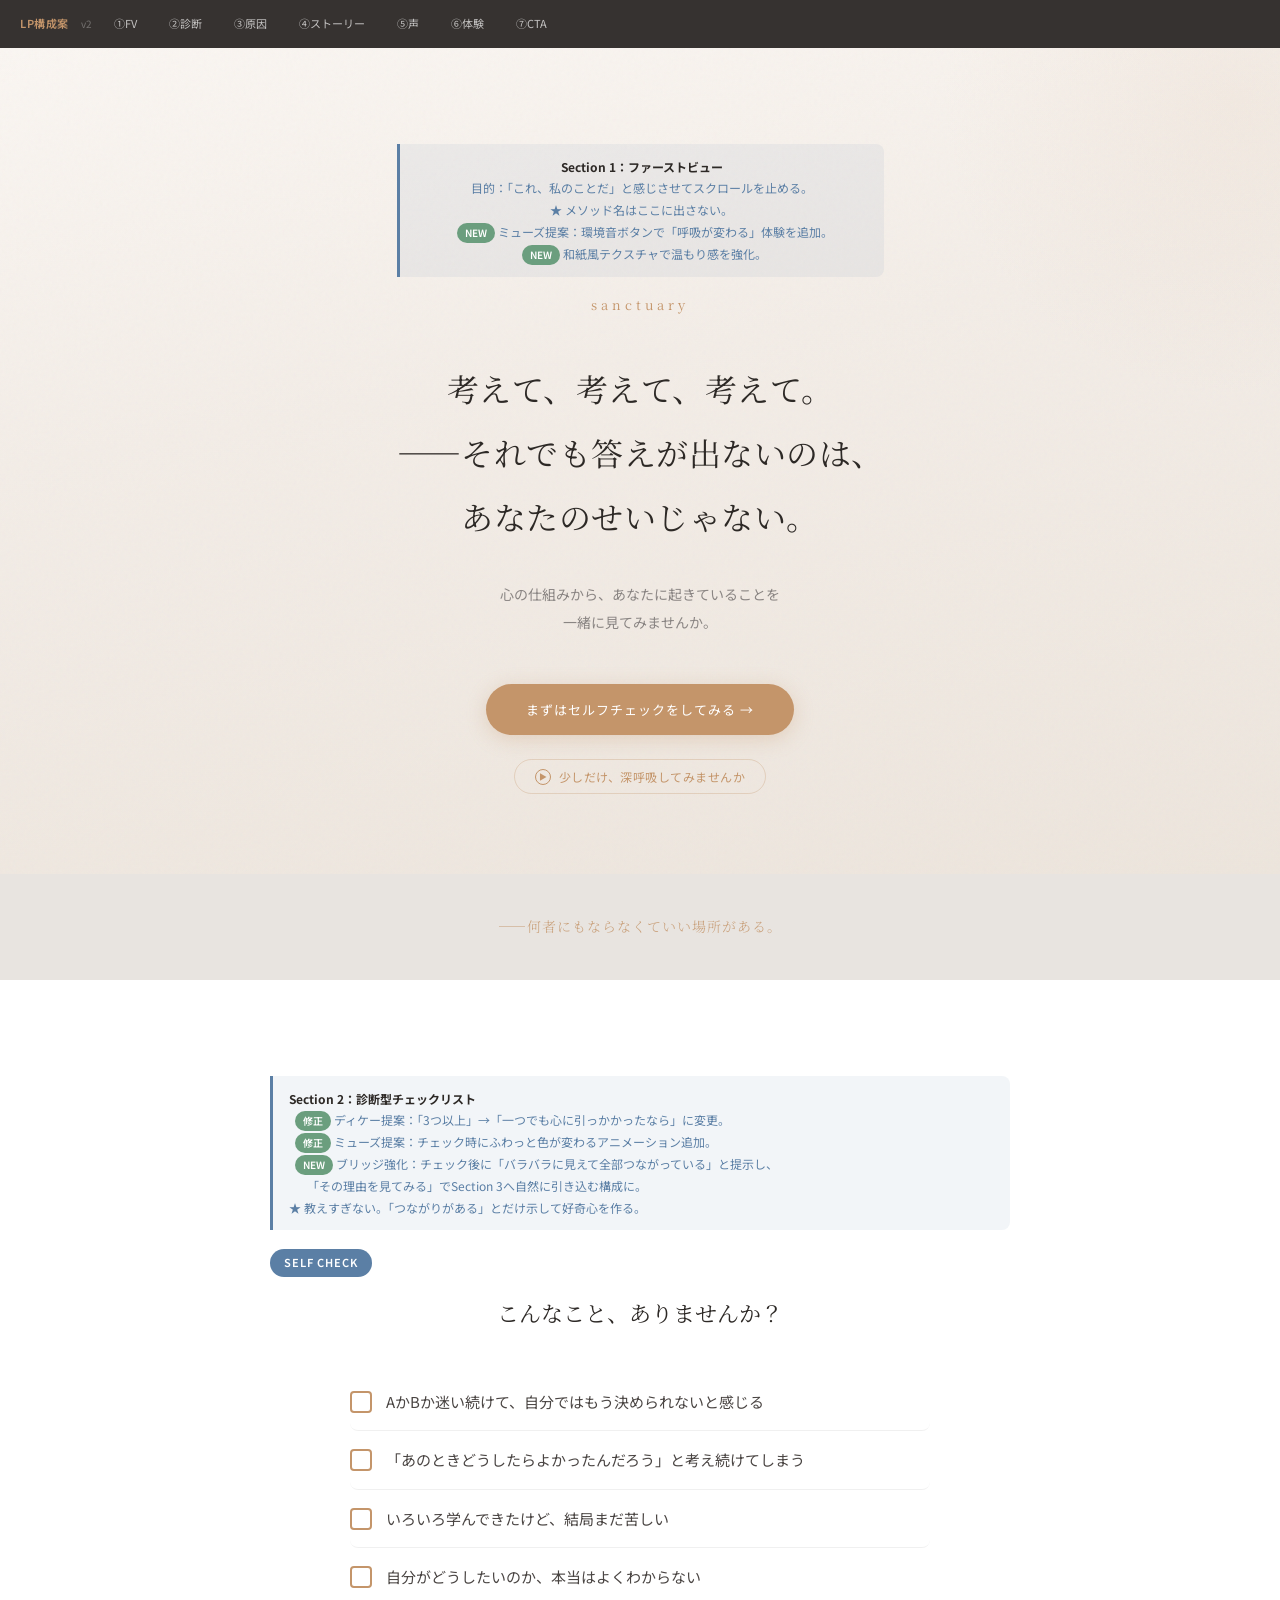
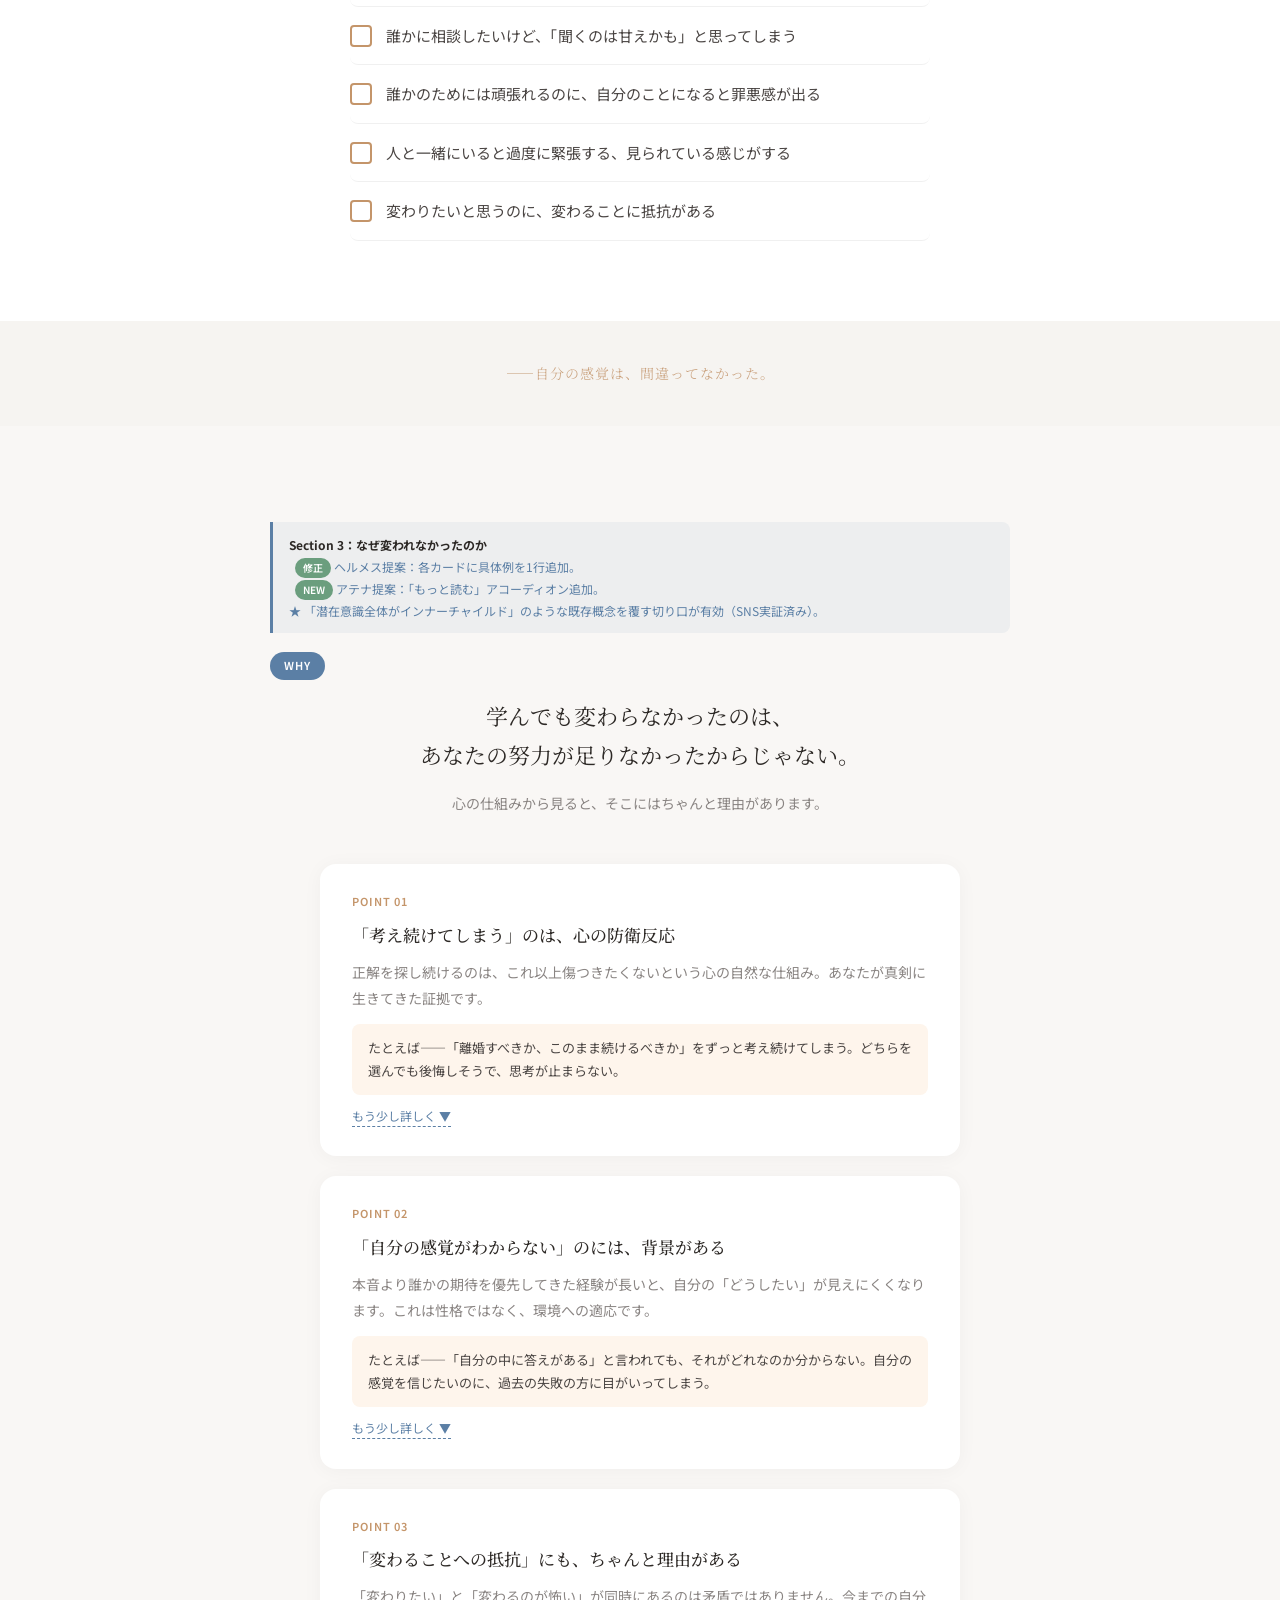
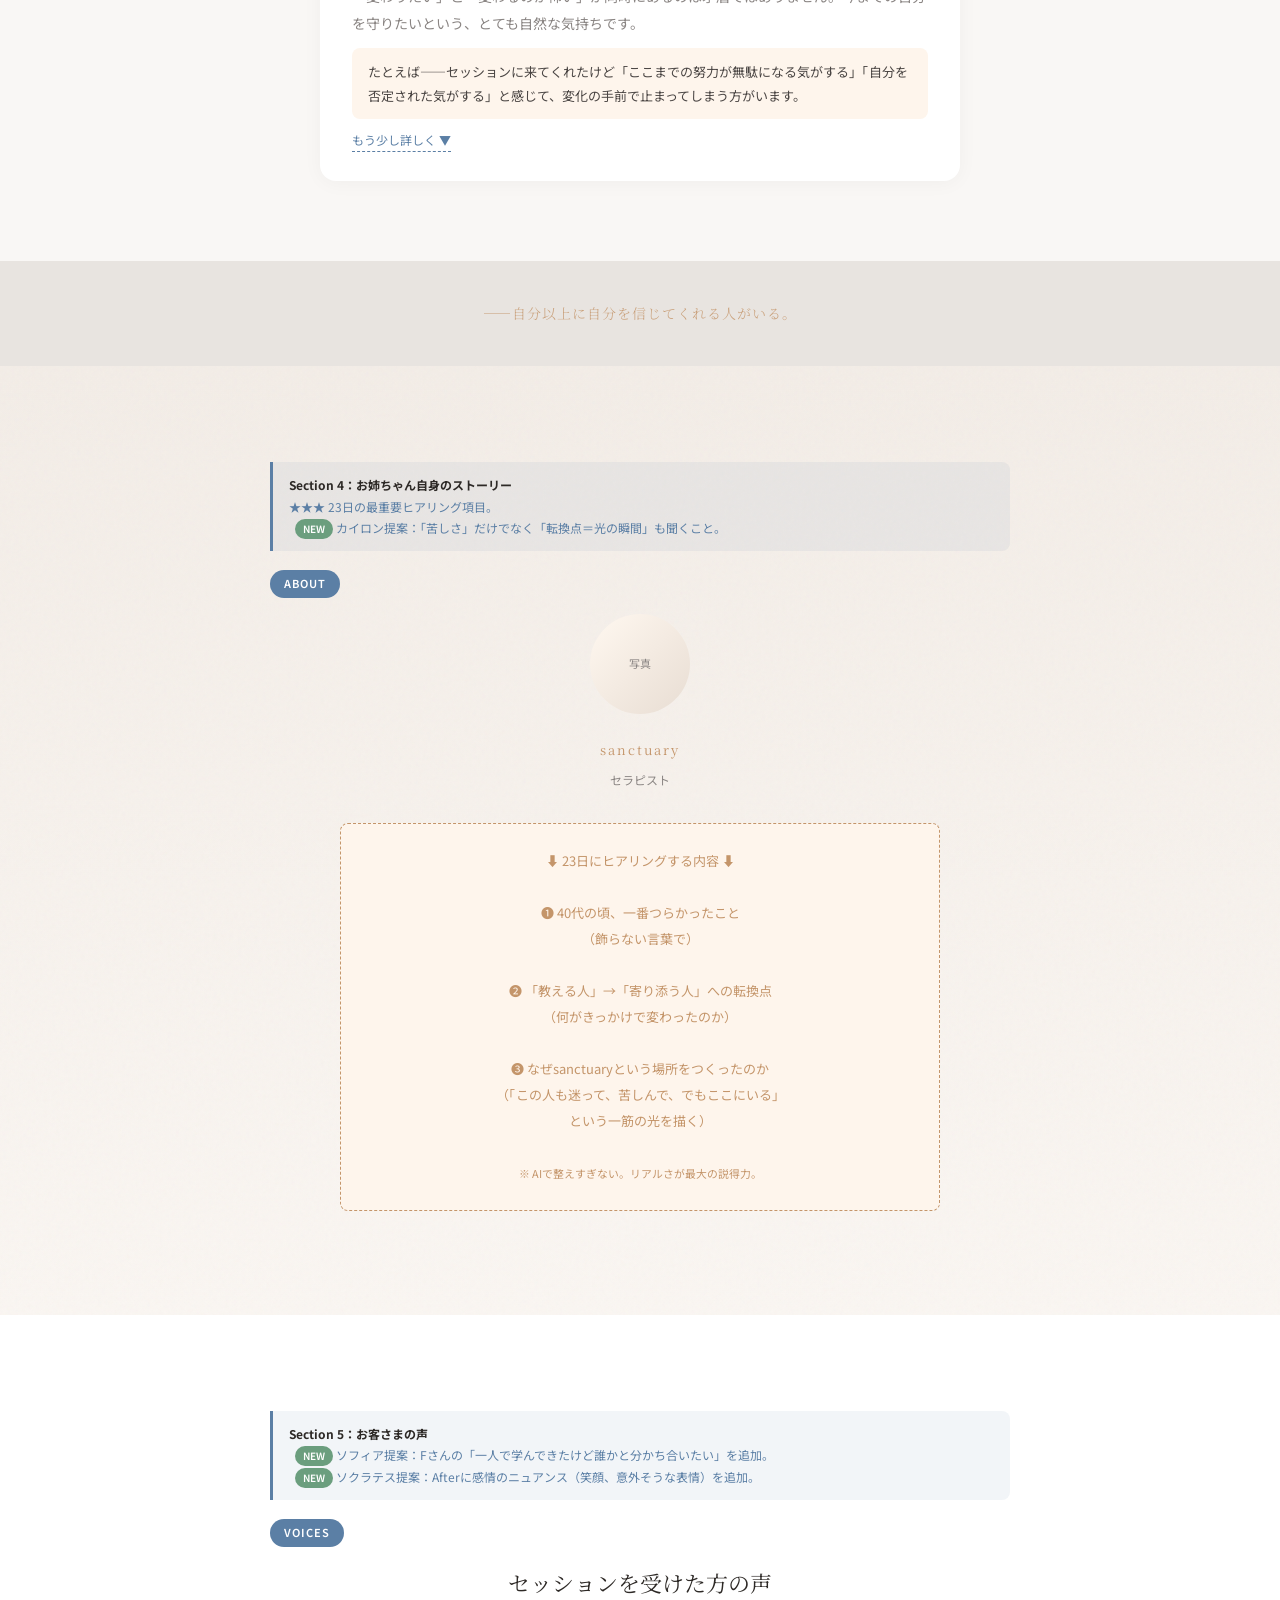
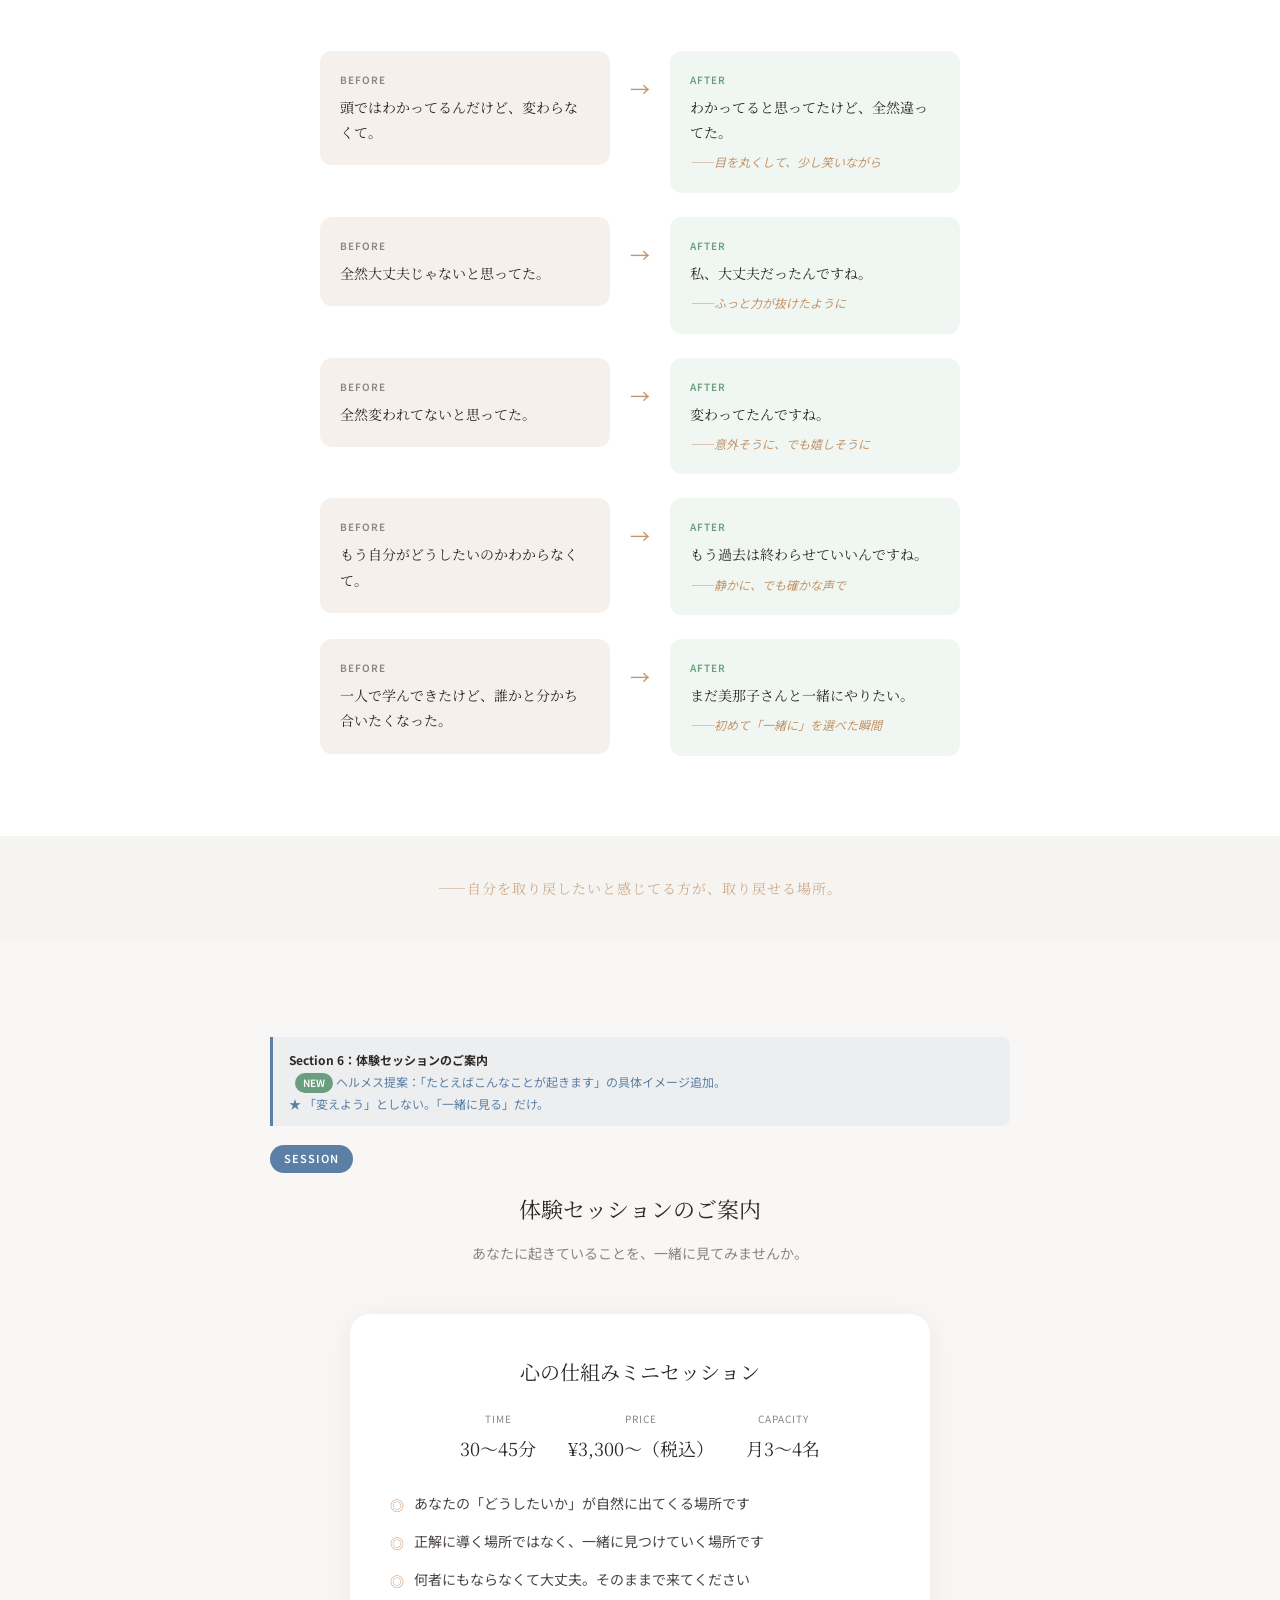
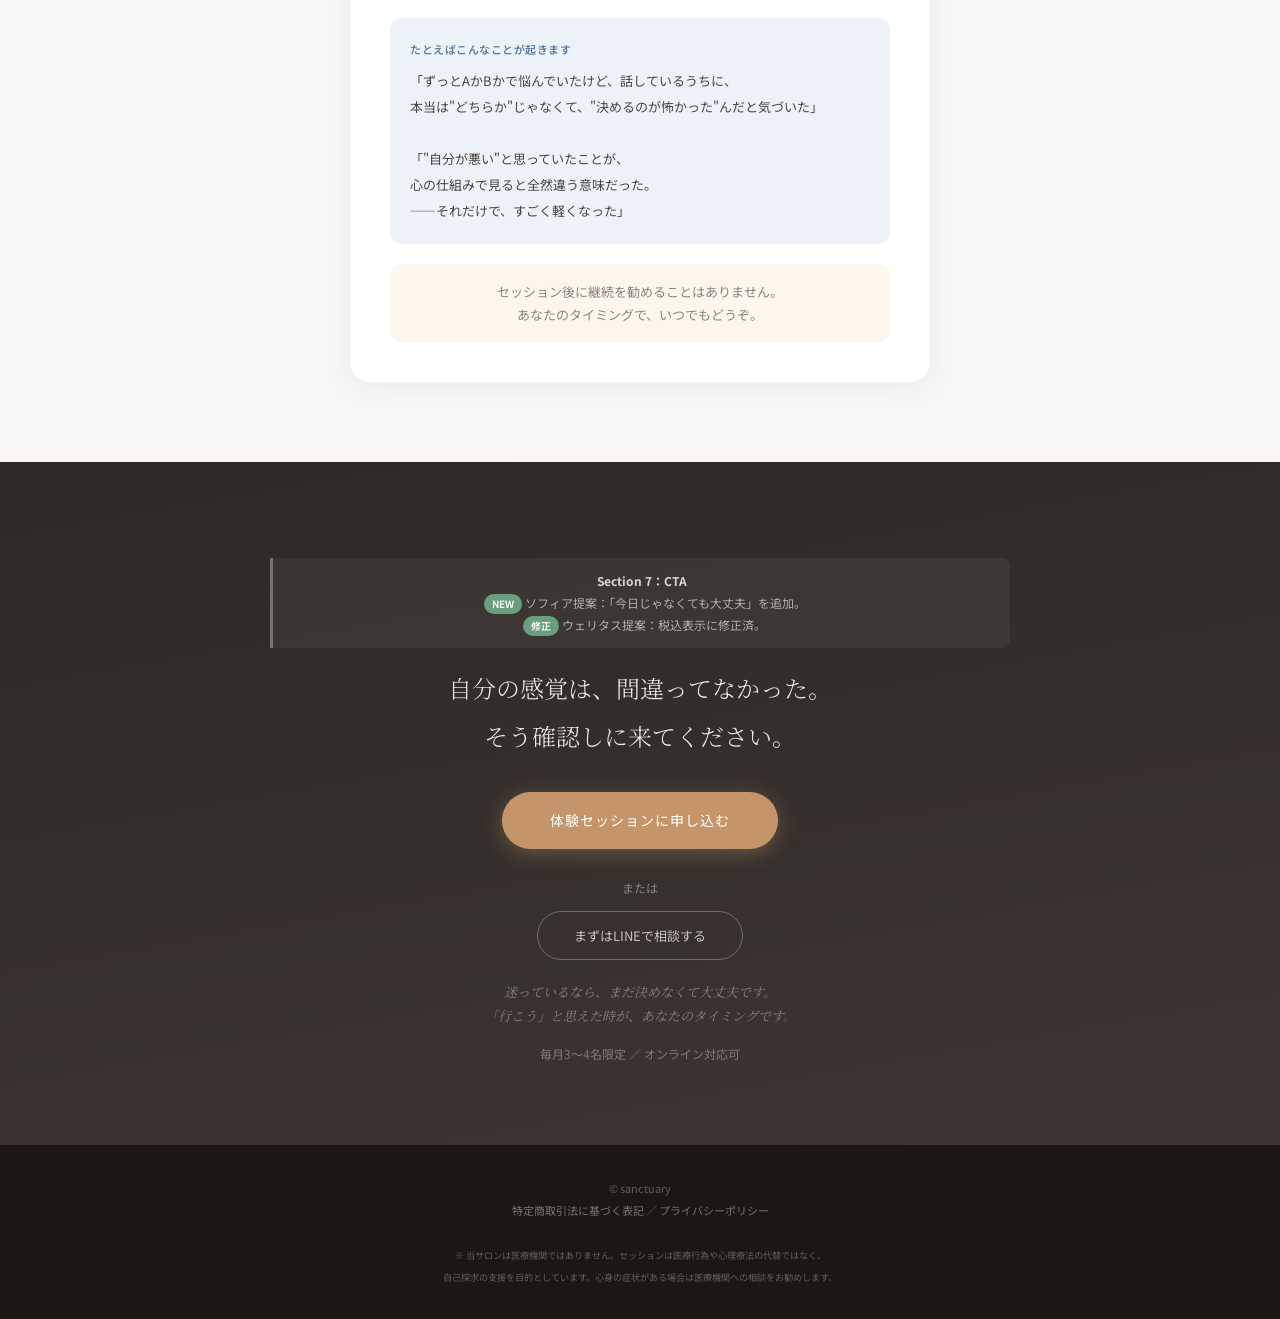
==== sanctuary/index.html @ 7e3c9db8 "Create index.html" ====
<!DOCTYPE html>
<html lang="ja">
<head>
<meta charset="UTF-8">
<meta name="viewport" content="width=device-width, initial-scale=1.0">
<title>sanctuary LP構成案 v2</title>
<style>
  @import url('https://fonts.googleapis.com/css2?family=Noto+Serif+JP:wght@300;400;500;600&family=Noto+Sans+JP:wght@300;400;500;600&display=swap');

  :root {
    --warm: #C4956A;
    --warm-light: #FFF8F0;
    --warm-pale: #FEF5EC;
    --accent: #5B7FA5;
    --accent-light: #EDF2F8;
    --dark: #2D2926;
    --body: #4A4543;
    --gray: #8A8583;
    --light: #F9F7F5;
    --white: #FFFFFF;
    --green: #6B9E7E;
    --green-light: #F0F7F2;
    --serif: 'Noto Serif JP', serif;
    --sans: 'Noto Sans JP', sans-serif;
  }

  * { margin: 0; padding: 0; box-sizing: border-box; }

  body {
    font-family: var(--sans);
    background: #E8E4E0;
    color: var(--body);
    line-height: 1.8;
  }

  /* Paper texture overlay */
  .texture-bg {
    position: relative;
  }
  .texture-bg::after {
    content: '';
    position: absolute;
    inset: 0;
    background-image: url("data:image/svg+xml,%3Csvg viewBox='0 0 256 256' xmlns='http://www.w3.org/2000/svg'%3E%3Cfilter id='n'%3E%3CfeTurbulence type='fractalNoise' baseFrequency='0.9' numOctaves='4' stitchTiles='stitch'/%3E%3C/filter%3E%3Crect width='100%25' height='100%25' filter='url(%23n)' opacity='0.03'/%3E%3C/svg%3E");
    pointer-events: none;
    z-index: 0;
  }
  .texture-bg > * { position: relative; z-index: 1; }

  /* Navigation bar */
  .nav {
    position: sticky;
    top: 0;
    z-index: 100;
    background: rgba(45,41,38,0.95);
    backdrop-filter: blur(10px);
    padding: 10px 20px;
    display: flex;
    align-items: center;
    gap: 12px;
    overflow-x: auto;
    white-space: nowrap;
  }
  .nav-label {
    color: var(--warm);
    font-size: 11px;
    font-weight: 600;
    letter-spacing: 0.5px;
    flex-shrink: 0;
  }
  .nav-ver {
    color: rgba(255,255,255,0.3);
    font-size: 10px;
    flex-shrink: 0;
  }
  .nav a {
    color: rgba(255,255,255,0.7);
    text-decoration: none;
    font-size: 11px;
    padding: 4px 10px;
    border-radius: 20px;
    transition: all 0.3s;
    flex-shrink: 0;
  }
  .nav a:hover { background: rgba(255,255,255,0.1); color: #fff; }

  .section-wrap {
    max-width: 780px;
    margin: 0 auto;
    padding: 0 20px;
  }

  .section-indicator {
    background: var(--accent);
    color: #fff;
    display: inline-block;
    padding: 4px 14px;
    border-radius: 20px;
    font-size: 11px;
    font-weight: 600;
    letter-spacing: 1px;
    margin-bottom: 16px;
  }

  .wireframe-note {
    background: rgba(91,127,165,0.08);
    border-left: 3px solid var(--accent);
    padding: 12px 16px;
    margin: 16px 0;
    font-size: 12px;
    color: var(--accent);
    border-radius: 0 8px 8px 0;
  }
  .wireframe-note strong { color: var(--dark); }
  .wireframe-note .update-tag {
    display: inline-block;
    background: var(--green);
    color: #fff;
    font-size: 10px;
    padding: 1px 8px;
    border-radius: 10px;
    margin-left: 6px;
    font-weight: 600;
  }

  /* Sanctuary philosophy whisper — Chiron's suggestion */
  .sanctuary-whisper {
    text-align: center;
    padding: 40px 20px;
    font-family: var(--serif);
    font-size: 14px;
    color: var(--warm);
    letter-spacing: 1px;
    font-weight: 300;
    opacity: 0.85;
  }

  /* ===== SECTION 1: First View ===== */
  .first-view {
    background: linear-gradient(170deg, #FAF6F2 0%, #F3EDE7 40%, #EDE5DC 100%);
    min-height: 90vh;
    display: flex;
    align-items: center;
    justify-content: center;
    position: relative;
    overflow: hidden;
    padding: 80px 20px;
  }
  .first-view::before {
    content: '';
    position: absolute;
    top: -30%;
    right: -20%;
    width: 600px;
    height: 600px;
    border-radius: 50%;
    background: radial-gradient(circle, rgba(196,149,106,0.08) 0%, transparent 70%);
  }
  .fv-content {
    max-width: 640px;
    text-align: center;
    position: relative;
    z-index: 1;
  }
  .fv-brand {
    font-family: var(--serif);
    font-size: 13px;
    letter-spacing: 4px;
    color: var(--warm);
    margin-bottom: 40px;
    font-weight: 400;
  }
  .fv-catch {
    font-family: var(--serif);
    font-size: clamp(22px, 4.5vw, 32px);
    font-weight: 400;
    line-height: 2;
    color: var(--dark);
    margin-bottom: 32px;
    letter-spacing: 0.5px;
  }
  .fv-sub {
    font-size: 14px;
    color: var(--gray);
    line-height: 2;
    margin-bottom: 48px;
  }
  .fv-cta {
    display: inline-block;
    background: var(--warm);
    color: #fff;
    padding: 14px 40px;
    border-radius: 40px;
    font-size: 13px;
    text-decoration: none;
    letter-spacing: 1px;
    transition: all 0.3s;
    box-shadow: 0 4px 20px rgba(196,149,106,0.3);
  }
  .fv-cta:hover { transform: translateY(-2px); box-shadow: 0 8px 30px rgba(196,149,106,0.4); }

  /* Sound button — Muse's suggestion */
  .sound-btn {
    display: inline-flex;
    align-items: center;
    gap: 8px;
    margin-top: 24px;
    background: none;
    border: 1px solid rgba(196,149,106,0.3);
    color: var(--warm);
    padding: 8px 20px;
    border-radius: 30px;
    font-size: 12px;
    font-family: var(--sans);
    cursor: pointer;
    transition: all 0.3s;
    letter-spacing: 0.5px;
  }
  .sound-btn:hover {
    background: rgba(196,149,106,0.08);
    border-color: var(--warm);
  }
  .sound-icon {
    width: 16px;
    height: 16px;
    border: 1.5px solid var(--warm);
    border-radius: 50%;
    position: relative;
    display: flex;
    align-items: center;
    justify-content: center;
  }
  .sound-icon::after {
    content: '▶';
    font-size: 8px;
    margin-left: 1px;
  }

  /* ===== SECTION 2: Checklist ===== */
  .checklist-section {
    background: var(--white);
    padding: 80px 20px;
  }
  .checklist-title {
    font-family: var(--serif);
    font-size: 22px;
    text-align: center;
    color: var(--dark);
    margin-bottom: 40px;
    font-weight: 400;
  }
  .checklist-grid {
    max-width: 580px;
    margin: 0 auto;
  }
  .check-item {
    display: flex;
    align-items: flex-start;
    gap: 14px;
    padding: 16px 0;
    border-bottom: 1px solid rgba(0,0,0,0.06);
    transition: all 0.4s ease;
    border-radius: 8px;
  }
  .check-item.checked-item {
    background: var(--warm-pale);
    padding: 16px 12px;
    margin: 4px -12px;
  }
  .check-box {
    width: 22px;
    height: 22px;
    border: 2px solid var(--warm);
    border-radius: 4px;
    flex-shrink: 0;
    margin-top: 2px;
    cursor: pointer;
    transition: all 0.3s;
    position: relative;
  }
  .check-box.checked {
    background: var(--warm);
    transform: scale(1.05);
  }
  .check-box.checked::after {
    content: '✓';
    color: #fff;
    position: absolute;
    top: -1px;
    left: 3px;
    font-size: 14px;
  }
  .check-text {
    font-size: 15px;
    color: var(--body);
    line-height: 1.7;
  }
  .check-result {
    max-width: 580px;
    margin: 48px auto 0;
    display: none;
    animation: fadeIn 0.6s ease;
  }
  .check-result.show { display: block; }
  .check-result-message {
    text-align: center;
    padding: 32px;
    background: var(--warm-pale);
    border-radius: 16px;
    margin-bottom: 32px;
  }
  .check-result-message p {
    font-family: var(--serif);
    font-size: 15px;
    color: var(--dark);
    line-height: 2;
  }
  .check-bridge-box {
    background: var(--white);
    border-radius: 16px;
    padding: 32px;
    box-shadow: 0 2px 20px rgba(0,0,0,0.04);
    margin-bottom: 24px;
  }
  .check-bridge-heading {
    font-family: var(--serif);
    font-size: 17px;
    color: var(--dark);
    text-align: center;
    margin-bottom: 20px;
    font-weight: 500;
    line-height: 1.8;
  }
  .check-bridge-list {
    display: flex;
    flex-direction: column;
    gap: 14px;
    max-width: 480px;
    margin: 0 auto 24px;
  }
  .check-bridge-item {
    display: flex;
    gap: 12px;
    align-items: flex-start;
    font-size: 14px;
    color: var(--body);
    line-height: 1.8;
  }
  .check-bridge-icon {
    flex-shrink: 0;
    width: 24px;
    height: 24px;
    border-radius: 50%;
    background: var(--warm-pale);
    display: flex;
    align-items: center;
    justify-content: center;
    font-size: 11px;
    color: var(--warm);
    margin-top: 2px;
  }
  .check-bridge-connector {
    text-align: center;
    padding: 20px 0;
    font-family: var(--serif);
    font-size: 22px;
    color: var(--warm);
    letter-spacing: 4px;
  }
  .check-bridge-reveal {
    text-align: center;
    font-family: var(--serif);
    font-size: 15px;
    color: var(--dark);
    line-height: 2.2;
    padding: 0 20px;
  }
  .check-bridge-cta {
    text-align: center;
    margin-top: 28px;
  }
  .check-bridge-cta a {
    display: inline-block;
    color: var(--accent);
    font-size: 14px;
    text-decoration: none;
    border-bottom: 1px solid var(--accent);
    padding-bottom: 2px;
    transition: all 0.3s;
    font-family: var(--serif);
  }
  .check-bridge-cta a:hover {
    color: var(--warm);
    border-color: var(--warm);
  }

  @keyframes fadeIn {
    from { opacity: 0; transform: translateY(10px); }
    to { opacity: 1; transform: translateY(0); }
  }

  /* ===== SECTION 3: Why ===== */
  .why-section {
    background: var(--light);
    padding: 80px 20px;
  }
  .why-title {
    font-family: var(--serif);
    font-size: 22px;
    text-align: center;
    color: var(--dark);
    margin-bottom: 16px;
    font-weight: 400;
    line-height: 1.8;
  }
  .why-sub {
    text-align: center;
    font-size: 14px;
    color: var(--gray);
    margin-bottom: 48px;
  }
  .why-cards {
    max-width: 640px;
    margin: 0 auto;
    display: flex;
    flex-direction: column;
    gap: 20px;
  }
  .why-card {
    background: var(--white);
    border-radius: 16px;
    padding: 28px 32px;
    box-shadow: 0 2px 20px rgba(0,0,0,0.04);
  }
  .why-card-label {
    font-size: 11px;
    color: var(--warm);
    font-weight: 600;
    letter-spacing: 1px;
    margin-bottom: 8px;
  }
  .why-card h3 {
    font-family: var(--serif);
    font-size: 17px;
    font-weight: 500;
    color: var(--dark);
    margin-bottom: 8px;
  }
  .why-card p {
    font-size: 14px;
    color: var(--gray);
    line-height: 1.9;
  }
  .why-card-example {
    font-size: 13px;
    color: var(--body);
    background: var(--warm-pale);
    border-radius: 8px;
    padding: 12px 16px;
    margin-top: 12px;
    line-height: 1.8;
  }
  .why-card-more {
    display: inline-block;
    margin-top: 10px;
    font-size: 12px;
    color: var(--accent);
    cursor: pointer;
    border-bottom: 1px dashed var(--accent);
  }
  .why-card-detail {
    display: none;
    margin-top: 12px;
    font-size: 14px;
    color: var(--gray);
    line-height: 1.9;
    padding-top: 12px;
    border-top: 1px solid rgba(0,0,0,0.06);
  }
  .why-card-detail.open { display: block; }

  /* ===== SECTION 4: Story ===== */
  .story-section {
    background: linear-gradient(180deg, #F3EDE7 0%, #FAF6F2 100%);
    padding: 80px 20px;
  }
  .story-inner {
    max-width: 600px;
    margin: 0 auto;
  }
  .story-photo-placeholder {
    width: 100px;
    height: 100px;
    border-radius: 50%;
    background: linear-gradient(135deg, var(--warm-light), #E8DDD3);
    margin: 0 auto 24px;
    display: flex;
    align-items: center;
    justify-content: center;
    font-size: 11px;
    color: var(--gray);
  }
  .story-name {
    text-align: center;
    font-family: var(--serif);
    font-size: 13px;
    color: var(--warm);
    letter-spacing: 2px;
    margin-bottom: 8px;
  }
  .story-role {
    text-align: center;
    font-size: 12px;
    color: var(--gray);
    margin-bottom: 32px;
  }
  .story-text {
    font-size: 15px;
    color: var(--body);
    line-height: 2.2;
    text-align: center;
  }
  .story-text .placeholder {
    background: var(--warm-pale);
    border: 1px dashed var(--warm);
    border-radius: 8px;
    padding: 24px;
    margin: 24px 0;
    font-size: 13px;
    color: var(--warm);
    text-align: center;
    line-height: 2;
  }

  /* ===== SECTION 5: Voices ===== */
  .voices-section {
    background: var(--white);
    padding: 80px 20px;
  }
  .voices-title {
    font-family: var(--serif);
    font-size: 22px;
    text-align: center;
    color: var(--dark);
    margin-bottom: 48px;
    font-weight: 400;
  }
  .voice-cards {
    max-width: 640px;
    margin: 0 auto;
    display: flex;
    flex-direction: column;
    gap: 24px;
  }
  .voice-card {
    display: flex;
    gap: 20px;
    align-items: flex-start;
  }
  .voice-before {
    flex: 1;
    background: #F5F0EB;
    border-radius: 12px;
    padding: 20px;
  }
  .voice-arrow {
    flex-shrink: 0;
    color: var(--warm);
    font-size: 20px;
    margin-top: 20px;
  }
  .voice-after {
    flex: 1;
    background: var(--green-light);
    border-radius: 12px;
    padding: 20px;
  }
  .voice-label {
    font-size: 10px;
    font-weight: 600;
    letter-spacing: 1px;
    margin-bottom: 6px;
  }
  .voice-before .voice-label { color: var(--gray); }
  .voice-after .voice-label { color: var(--green); }
  .voice-quote {
    font-family: var(--serif);
    font-size: 14px;
    line-height: 1.8;
    color: var(--dark);
  }
  .voice-emotion {
    font-size: 12px;
    color: var(--warm);
    margin-top: 6px;
    font-style: italic;
  }

  /* ===== SECTION 6: Session ===== */
  .session-section {
    background: var(--light);
    padding: 80px 20px;
  }
  .session-title {
    font-family: var(--serif);
    font-size: 22px;
    text-align: center;
    color: var(--dark);
    margin-bottom: 12px;
    font-weight: 400;
  }
  .session-subtitle {
    text-align: center;
    font-size: 14px;
    color: var(--gray);
    margin-bottom: 48px;
  }
  .session-card {
    max-width: 580px;
    margin: 0 auto;
    background: var(--white);
    border-radius: 20px;
    padding: 40px;
    box-shadow: 0 4px 30px rgba(0,0,0,0.06);
  }
  .session-menu-name {
    font-family: var(--serif);
    font-size: 20px;
    color: var(--dark);
    margin-bottom: 20px;
    text-align: center;
  }
  .session-details {
    display: flex;
    justify-content: center;
    gap: 32px;
    margin-bottom: 28px;
    flex-wrap: wrap;
  }
  .session-detail {
    text-align: center;
  }
  .session-detail-label {
    font-size: 10px;
    color: var(--gray);
    letter-spacing: 1px;
    margin-bottom: 4px;
  }
  .session-detail-value {
    font-family: var(--serif);
    font-size: 18px;
    color: var(--dark);
  }
  .session-points {
    margin: 24px 0;
    display: flex;
    flex-direction: column;
    gap: 12px;
  }
  .session-point {
    display: flex;
    gap: 10px;
    font-size: 14px;
    color: var(--body);
    line-height: 1.7;
  }
  .session-point-icon {
    color: var(--warm);
    flex-shrink: 0;
    margin-top: 2px;
  }
  .session-example {
    background: var(--accent-light);
    border-radius: 12px;
    padding: 20px;
    margin: 20px 0;
    font-size: 13px;
    color: var(--body);
    line-height: 2;
  }
  .session-example-label {
    font-size: 11px;
    font-weight: 600;
    color: var(--accent);
    margin-bottom: 8px;
    letter-spacing: 0.5px;
  }
  .session-note {
    font-size: 13px;
    color: var(--gray);
    text-align: center;
    padding: 16px;
    background: var(--warm-pale);
    border-radius: 12px;
    margin-top: 20px;
    line-height: 1.8;
  }

  /* ===== SECTION 7: CTA ===== */
  .cta-section {
    background: linear-gradient(170deg, #2D2926 0%, #3D3532 100%);
    padding: 80px 20px;
    text-align: center;
  }
  .cta-catch {
    font-family: var(--serif);
    font-size: clamp(18px, 3.5vw, 24px);
    color: rgba(255,255,255,0.9);
    line-height: 2;
    margin-bottom: 32px;
    font-weight: 300;
  }
  .cta-button {
    display: inline-block;
    background: var(--warm);
    color: #fff;
    padding: 16px 48px;
    border-radius: 40px;
    font-size: 14px;
    text-decoration: none;
    letter-spacing: 1px;
    margin-bottom: 16px;
    box-shadow: 0 4px 20px rgba(196,149,106,0.4);
    transition: all 0.3s;
  }
  .cta-button:hover { transform: translateY(-2px); }
  .cta-or {
    color: rgba(255,255,255,0.4);
    font-size: 12px;
    margin: 12px 0;
  }
  .cta-line {
    display: inline-block;
    border: 1px solid rgba(255,255,255,0.3);
    color: rgba(255,255,255,0.7);
    padding: 12px 36px;
    border-radius: 40px;
    font-size: 13px;
    text-decoration: none;
    transition: all 0.3s;
  }
  .cta-line:hover { border-color: rgba(255,255,255,0.6); color: #fff; }
  .cta-gentle {
    color: rgba(255,255,255,0.4);
    font-size: 13px;
    margin-top: 20px;
    font-family: var(--serif);
    font-style: italic;
  }
  .cta-note {
    color: rgba(255,255,255,0.35);
    font-size: 12px;
    margin-top: 16px;
  }

  .footer {
    background: #1a1715;
    padding: 32px 20px;
    text-align: center;
    font-size: 11px;
    color: rgba(255,255,255,0.3);
    line-height: 2;
  }
  .footer a {
    color: rgba(255,255,255,0.4);
    text-decoration: none;
  }
  .footer a:hover { color: rgba(255,255,255,0.6); }

  @media (max-width: 600px) {
    .voice-card { flex-direction: column; }
    .voice-arrow { transform: rotate(90deg); margin: 0 auto; }
    .session-details { gap: 20px; }
  }
</style>
</head>
<body>

<nav class="nav">
  <span class="nav-label">LP構成案</span>
  <span class="nav-ver">v2</span>
  <a href="#fv">①FV</a>
  <a href="#check">②診断</a>
  <a href="#why">③原因</a>
  <a href="#story">④ストーリー</a>
  <a href="#voice">⑤声</a>
  <a href="#session">⑥体験</a>
  <a href="#cta">⑦CTA</a>
</nav>

<!-- ===== SECTION 1: FIRST VIEW ===== -->
<section class="first-view texture-bg" id="fv">
  <div class="fv-content">
    <div class="wireframe-note">
      <strong>Section 1：ファーストビュー</strong><br>
      目的：「これ、私のことだ」と感じさせてスクロールを止める。<br>
      ★ メソッド名はここに出さない。<br>
      <span class="update-tag">NEW</span> ミューズ提案：環境音ボタンで「呼吸が変わる」体験を追加。<br>
      <span class="update-tag">NEW</span> 和紙風テクスチャで温もり感を強化。
    </div>
    <div class="fv-brand">sanctuary</div>
    <h1 class="fv-catch">
      考えて、考えて、考えて。<br>
      ——それでも答えが出ないのは、<br>
      あなたのせいじゃない。
    </h1>
    <p class="fv-sub">
      心の仕組みから、あなたに起きていることを<br>
      一緒に見てみませんか。
    </p>
    <a href="#check" class="fv-cta">まずはセルフチェックをしてみる →</a>
    <br>
    <button class="sound-btn" onclick="this.textContent = this.textContent.includes('少し') ? '⏸ 再生中...' : '🔊 少しだけ、深呼吸してみませんか'">
      <span class="sound-icon"></span>
      少しだけ、深呼吸してみませんか
    </button>
  </div>
</section>

<!-- Chiron's whisper #1 -->
<div class="sanctuary-whisper">——何者にもならなくていい場所がある。</div>

<!-- ===== SECTION 2: CHECKLIST ===== -->
<section class="checklist-section" id="check">
  <div class="section-wrap">
    <div class="wireframe-note">
      <strong>Section 2：診断型チェックリスト</strong><br>
      <span class="update-tag">修正</span> ディケー提案：「3つ以上」→「一つでも心に引っかかったなら」に変更。<br>
      <span class="update-tag">修正</span> ミューズ提案：チェック時にふわっと色が変わるアニメーション追加。<br>
      <span class="update-tag">NEW</span> ブリッジ強化：チェック後に「バラバラに見えて全部つながっている」と提示し、<br>
      　　「その理由を見てみる」でSection 3へ自然に引き込む構成に。<br>
      ★ 教えすぎない。「つながりがある」とだけ示して好奇心を作る。
    </div>
    <div class="section-indicator">SELF CHECK</div>
    <h2 class="checklist-title">こんなこと、ありませんか？</h2>
    <div class="checklist-grid">
      <div class="check-item" id="ci1"><div class="check-box" onclick="toggleCheck(this)"></div><span class="check-text">AかBか迷い続けて、自分ではもう決められないと感じる</span></div>
      <div class="check-item" id="ci2"><div class="check-box" onclick="toggleCheck(this)"></div><span class="check-text">「あのときどうしたらよかったんだろう」と考え続けてしまう</span></div>
      <div class="check-item" id="ci3"><div class="check-box" onclick="toggleCheck(this)"></div><span class="check-text">いろいろ学んできたけど、結局まだ苦しい</span></div>
      <div class="check-item" id="ci4"><div class="check-box" onclick="toggleCheck(this)"></div><span class="check-text">自分がどうしたいのか、本当はよくわからない</span></div>
      <div class="check-item" id="ci5"><div class="check-box" onclick="toggleCheck(this)"></div><span class="check-text">誰かに相談したいけど、「聞くのは甘えかも」と思ってしまう</span></div>
      <div class="check-item" id="ci6"><div class="check-box" onclick="toggleCheck(this)"></div><span class="check-text">誰かのためには頑張れるのに、自分のことになると罪悪感が出る</span></div>
      <div class="check-item" id="ci7"><div class="check-box" onclick="toggleCheck(this)"></div><span class="check-text">人と一緒にいると過度に緊張する、見られている感じがする</span></div>
      <div class="check-item" id="ci8"><div class="check-box" onclick="toggleCheck(this)"></div><span class="check-text">変わりたいと思うのに、変わることに抵抗がある</span></div>
    </div>
    <div class="check-result" id="checkResult">

      <div class="check-result-message">
        <p>
          一つでも心に引っかかったものがあったなら——<br><br>
          それは、あなたが弱いからでも、<br>
          努力が足りないからでもありません。
        </p>
      </div>

      <div class="check-bridge-box">
        <div class="check-bridge-heading">
          実は、あなたがチェックしたこと。<br>
          バラバラに見えて、全部つながっています。
        </div>
        <div class="check-bridge-list">
          <div class="check-bridge-item">
            <div class="check-bridge-icon">1</div>
            <span>考え続けて決められないのも</span>
          </div>
          <div class="check-bridge-item">
            <div class="check-bridge-icon">2</div>
            <span>自分がどうしたいかわからなくなるのも</span>
          </div>
          <div class="check-bridge-item">
            <div class="check-bridge-icon">3</div>
            <span>誰かに頼ることに罪悪感を感じるのも</span>
          </div>
        </div>
        <div class="check-bridge-connector">···</div>
        <div class="check-bridge-reveal">
          どれも、あなたの心の中で<br>
          <strong>あなたを守ろうとする仕組み</strong>が<br>
          静かに動いているだけなのです。<br><br>
          その仕組みには、ちゃんと理由があります。
        </div>
        <div class="check-bridge-cta">
          <a href="#why">その理由を、少しだけ見てみる ↓</a>
        </div>
      </div>

    </div>
  </div>
</section>

<!-- Chiron's whisper #2 -->
<div class="sanctuary-whisper" style="background: var(--light);">——自分の感覚は、間違ってなかった。</div>

<!-- ===== SECTION 3: WHY ===== -->
<section class="why-section" id="why">
  <div class="section-wrap">
    <div class="wireframe-note">
      <strong>Section 3：なぜ変われなかったのか</strong><br>
      <span class="update-tag">修正</span> ヘルメス提案：各カードに具体例を1行追加。<br>
      <span class="update-tag">NEW</span> アテナ提案：「もっと読む」アコーディオン追加。<br>
      ★ 「潜在意識全体がインナーチャイルド」のような既存概念を覆す切り口が有効（SNS実証済み）。
    </div>
    <div class="section-indicator">WHY</div>
    <h2 class="why-title">学んでも変わらなかったのは、<br>あなたの努力が足りなかったからじゃない。</h2>
    <p class="why-sub">心の仕組みから見ると、そこにはちゃんと理由があります。</p>
    <div class="why-cards">
      <div class="why-card">
        <div class="why-card-label">POINT 01</div>
        <h3>「考え続けてしまう」のは、心の防衛反応</h3>
        <p>正解を探し続けるのは、これ以上傷つきたくないという心の自然な仕組み。あなたが真剣に生きてきた証拠です。</p>
        <div class="why-card-example">
          たとえば——「離婚すべきか、このまま続けるべきか」をずっと考え続けてしまう。どちらを選んでも後悔しそうで、思考が止まらない。
        </div>
        <span class="why-card-more" onclick="toggleDetail(this)">もう少し詳しく ▼</span>
        <div class="why-card-detail">
          この「考え続ける」は、実は過去に「間違った選択をして傷ついた」経験から心が学んだ防衛パターンです。考えている間は「まだ間違っていない」と感じられるから、思考を止められないのです。これは弱さではなく、あなたの心の賢さです。
        </div>
      </div>
      <div class="why-card">
        <div class="why-card-label">POINT 02</div>
        <h3>「自分の感覚がわからない」のには、背景がある</h3>
        <p>本音より誰かの期待を優先してきた経験が長いと、自分の「どうしたい」が見えにくくなります。これは性格ではなく、環境への適応です。</p>
        <div class="why-card-example">
          たとえば——「自分の中に答えがある」と言われても、それがどれなのか分からない。自分の感覚を信じたいのに、過去の失敗の方に目がいってしまう。
        </div>
        <span class="why-card-more" onclick="toggleDetail(this)">もう少し詳しく ▼</span>
        <div class="why-card-detail">
          子どもの頃から「あなたはどうしたい？」ではなく「こうしなさい」と言われて育つと、自分の感覚をキャッチするセンサーが弱くなります。これは壊れたのではなく、眠っているだけ。安全な場所で少しずつ起こしていくことができます。
        </div>
      </div>
      <div class="why-card">
        <div class="why-card-label">POINT 03</div>
        <h3>「変わることへの抵抗」にも、ちゃんと理由がある</h3>
        <p>「変わりたい」と「変わるのが怖い」が同時にあるのは矛盾ではありません。今までの自分を守りたいという、とても自然な気持ちです。</p>
        <div class="why-card-example">
          たとえば——セッションに来てくれたけど「ここまでの努力が無駄になる気がする」「自分を否定された気がする」と感じて、変化の手前で止まってしまう方がいます。
        </div>
        <span class="why-card-more" onclick="toggleDetail(this)">もう少し詳しく ▼</span>
        <div class="why-card-detail">
          変わることへの抵抗は、今までの自分を「間違いだった」と認めることへの恐れから来ています。でも、sanctuaryでは「変える」ことを目標にしません。今のあなたのまま、何が起きているのかを一緒に見るだけ。変化は結果として起きるもので、目標にするものではないのです。
        </div>
      </div>
    </div>
  </div>
</section>

<!-- Chiron's whisper #3 -->
<div class="sanctuary-whisper">——自分以上に自分を信じてくれる人がいる。</div>

<!-- ===== SECTION 4: STORY ===== -->
<section class="story-section texture-bg" id="story">
  <div class="section-wrap">
    <div class="wireframe-note">
      <strong>Section 4：お姉ちゃん自身のストーリー</strong><br>
      ★★★ 23日の最重要ヒアリング項目。<br>
      <span class="update-tag">NEW</span> カイロン提案：「苦しさ」だけでなく「転換点＝光の瞬間」も聞くこと。
    </div>
    <div class="section-indicator">ABOUT</div>
    <div class="story-inner">
      <div class="story-photo-placeholder">写真</div>
      <div class="story-name">sanctuary</div>
      <div class="story-role">セラピスト</div>
      <div class="story-text">
        <div class="placeholder">
          ⬇ 23日にヒアリングする内容 ⬇<br><br>
          ❶ 40代の頃、一番つらかったこと<br>
          （飾らない言葉で）<br><br>
          ❷ 「教える人」→「寄り添う人」への転換点<br>
          （何がきっかけで変わったのか）<br><br>
          ❸ なぜsanctuaryという場所をつくったのか<br>
          （「この人も迷って、苦しんで、でもここにいる」<br>という一筋の光を描く）<br><br>
          <small>※ AIで整えすぎない。リアルさが最大の説得力。</small>
        </div>
      </div>
    </div>
  </div>
</section>

<!-- ===== SECTION 5: VOICES ===== -->
<section class="voices-section" id="voice">
  <div class="section-wrap">
    <div class="wireframe-note">
      <strong>Section 5：お客さまの声</strong><br>
      <span class="update-tag">NEW</span> ソフィア提案：Fさんの「一人で学んできたけど誰かと分かち合いたい」を追加。<br>
      <span class="update-tag">NEW</span> ソクラテス提案：Afterに感情のニュアンス（笑顔、意外そうな表情）を追加。
    </div>
    <div class="section-indicator">VOICES</div>
    <h2 class="voices-title">セッションを受けた方の声</h2>
    <div class="voice-cards">
      <div class="voice-card">
        <div class="voice-before">
          <div class="voice-label">BEFORE</div>
          <div class="voice-quote">頭ではわかってるんだけど、変わらなくて。</div>
        </div>
        <div class="voice-arrow">→</div>
        <div class="voice-after">
          <div class="voice-label">AFTER</div>
          <div class="voice-quote">わかってると思ってたけど、全然違ってた。</div>
          <div class="voice-emotion">——目を丸くして、少し笑いながら</div>
        </div>
      </div>
      <div class="voice-card">
        <div class="voice-before">
          <div class="voice-label">BEFORE</div>
          <div class="voice-quote">全然大丈夫じゃないと思ってた。</div>
        </div>
        <div class="voice-arrow">→</div>
        <div class="voice-after">
          <div class="voice-label">AFTER</div>
          <div class="voice-quote">私、大丈夫だったんですね。</div>
          <div class="voice-emotion">——ふっと力が抜けたように</div>
        </div>
      </div>
      <div class="voice-card">
        <div class="voice-before">
          <div class="voice-label">BEFORE</div>
          <div class="voice-quote">全然変われてないと思ってた。</div>
        </div>
        <div class="voice-arrow">→</div>
        <div class="voice-after">
          <div class="voice-label">AFTER</div>
          <div class="voice-quote">変わってたんですね。</div>
          <div class="voice-emotion">——意外そうに、でも嬉しそうに</div>
        </div>
      </div>
      <div class="voice-card">
        <div class="voice-before">
          <div class="voice-label">BEFORE</div>
          <div class="voice-quote">もう自分がどうしたいのかわからなくて。</div>
        </div>
        <div class="voice-arrow">→</div>
        <div class="voice-after">
          <div class="voice-label">AFTER</div>
          <div class="voice-quote">もう過去は終わらせていいんですね。</div>
          <div class="voice-emotion">——静かに、でも確かな声で</div>
        </div>
      </div>
      <div class="voice-card">
        <div class="voice-before">
          <div class="voice-label">BEFORE</div>
          <div class="voice-quote">一人で学んできたけど、誰かと分かち合いたくなった。</div>
        </div>
        <div class="voice-arrow">→</div>
        <div class="voice-after">
          <div class="voice-label">AFTER</div>
          <div class="voice-quote">まだ美那子さんと一緒にやりたい。</div>
          <div class="voice-emotion">——初めて「一緒に」を選べた瞬間</div>
        </div>
      </div>
    </div>
  </div>
</section>

<!-- Chiron's whisper #4 -->
<div class="sanctuary-whisper" style="background: var(--light);">——自分を取り戻したいと感じてる方が、取り戻せる場所。</div>

<!-- ===== SECTION 6: SESSION ===== -->
<section class="session-section" id="session">
  <div class="section-wrap">
    <div class="wireframe-note">
      <strong>Section 6：体験セッションのご案内</strong><br>
      <span class="update-tag">NEW</span> ヘルメス提案：「たとえばこんなことが起きます」の具体イメージ追加。<br>
      ★ 「変えよう」としない。「一緒に見る」だけ。
    </div>
    <div class="section-indicator">SESSION</div>
    <h2 class="session-title">体験セッションのご案内</h2>
    <p class="session-subtitle">あなたに起きていることを、一緒に見てみませんか。</p>
    <div class="session-card">
      <div class="session-menu-name">心の仕組みミニセッション</div>
      <div class="session-details">
        <div class="session-detail">
          <div class="session-detail-label">TIME</div>
          <div class="session-detail-value">30〜45分</div>
        </div>
        <div class="session-detail">
          <div class="session-detail-label">PRICE</div>
          <div class="session-detail-value">¥3,300〜（税込）</div>
        </div>
        <div class="session-detail">
          <div class="session-detail-label">CAPACITY</div>
          <div class="session-detail-value">月3〜4名</div>
        </div>
      </div>
      <div class="session-points">
        <div class="session-point">
          <span class="session-point-icon">◎</span>
          <span>あなたの「どうしたいか」が自然に出てくる場所です</span>
        </div>
        <div class="session-point">
          <span class="session-point-icon">◎</span>
          <span>正解に導く場所ではなく、一緒に見つけていく場所です</span>
        </div>
        <div class="session-point">
          <span class="session-point-icon">◎</span>
          <span>何者にもならなくて大丈夫。そのままで来てください</span>
        </div>
      </div>
      <div class="session-example">
        <div class="session-example-label">たとえばこんなことが起きます</div>
        「ずっとAかBかで悩んでいたけど、話しているうちに、<br>
        本当は"どちらか"じゃなくて、"決めるのが怖かった"んだと気づいた」<br><br>
        「"自分が悪い"と思っていたことが、<br>
        心の仕組みで見ると全然違う意味だった。<br>
        ——それだけで、すごく軽くなった」
      </div>
      <div class="session-note">
        セッション後に継続を勧めることはありません。<br>
        あなたのタイミングで、いつでもどうぞ。
      </div>
    </div>
  </div>
</section>

<!-- ===== SECTION 7: CTA ===== -->
<section class="cta-section" id="cta">
  <div class="section-wrap">
    <div class="wireframe-note" style="border-left-color: rgba(255,255,255,0.3); color: rgba(255,255,255,0.6); background: rgba(255,255,255,0.05);">
      <strong style="color: rgba(255,255,255,0.8);">Section 7：CTA</strong><br>
      <span class="update-tag">NEW</span> ソフィア提案：「今日じゃなくても大丈夫」を追加。<br>
      <span class="update-tag">修正</span> ウェリタス提案：税込表示に修正済。
    </div>
    <p class="cta-catch">
      自分の感覚は、間違ってなかった。<br>
      そう確認しに来てください。
    </p>
    <a href="#" class="cta-button">体験セッションに申し込む</a>
    <div class="cta-or">または</div>
    <a href="#" class="cta-line">まずはLINEで相談する</a>
    <p class="cta-gentle">迷っているなら、まだ決めなくて大丈夫です。<br>「行こう」と思えた時が、あなたのタイミングです。</p>
    <p class="cta-note">毎月3〜4名限定 ／ オンライン対応可</p>
  </div>
</section>

<footer class="footer">
  © sanctuary<br>
  <a href="#">特定商取引法に基づく表記</a> ／ <a href="#">プライバシーポリシー</a><br>
  <br>
  <small>※ 当サロンは医療機関ではありません。セッションは医療行為や心理療法の代替ではなく、<br>
  自己探求の支援を目的としています。心身の症状がある場合は医療機関への相談をお勧めします。</small>
</footer>

<script>
function toggleCheck(el) {
  el.classList.toggle('checked');
  const parent = el.closest('.check-item');
  parent.classList.toggle('checked-item');
  
  const count = document.querySelectorAll('.check-box.checked').length;
  const result = document.getElementById('checkResult');
  
  if (count >= 1) {
    result.classList.add('show');
  } else {
    result.classList.remove('show');
  }
}

function toggleDetail(el) {
  const detail = el.nextElementSibling;
  detail.classList.toggle('open');
  el.textContent = detail.classList.contains('open') ? 'とじる ▲' : 'もう少し詳しく ▼';
}
</script>
</body>
</html>
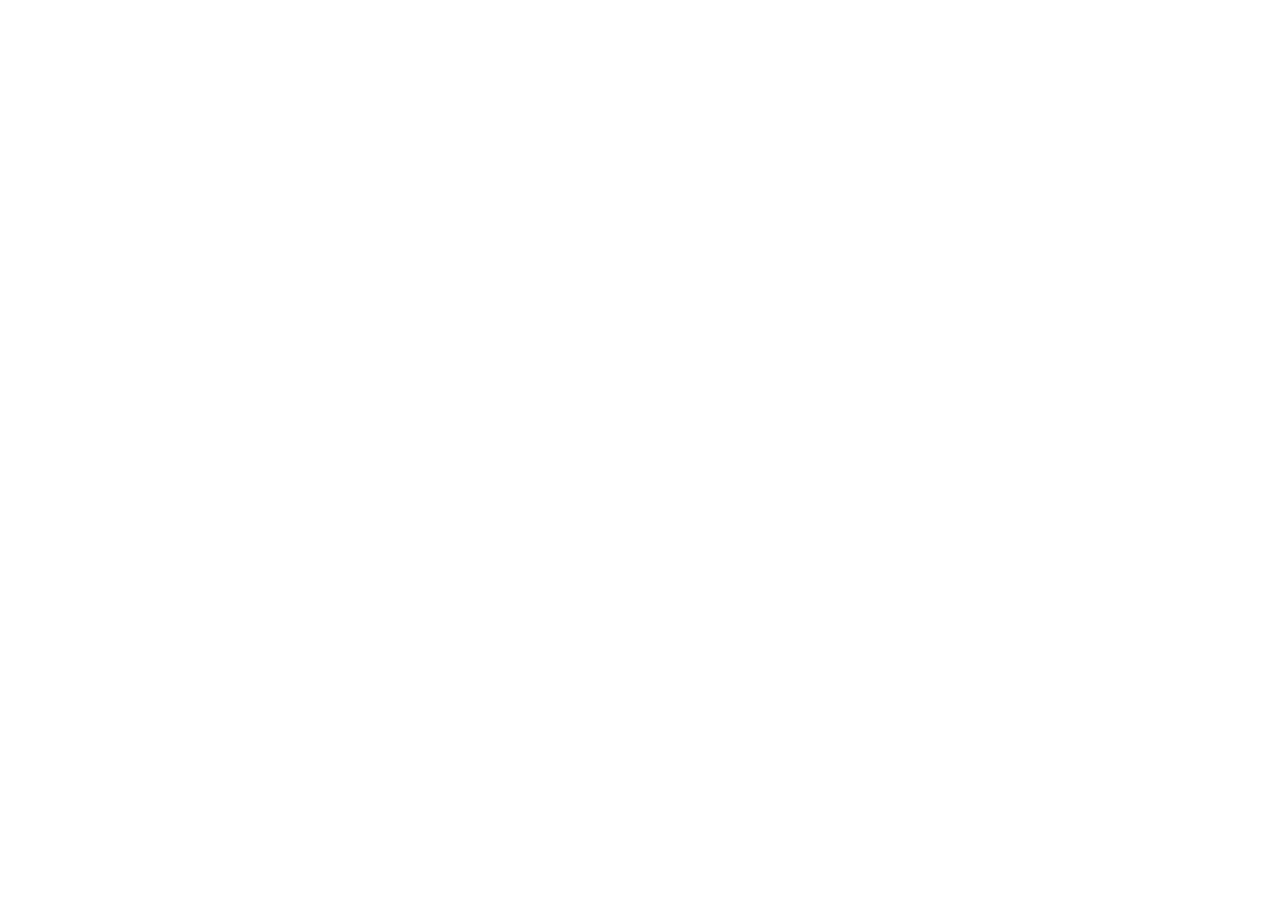
==== commit 94ecb5ac: "Deploy sanctuary LP design version" ====
--- a/sanctuary/index.html
+++ b/sanctuary/index.html
@@ -1,1165 +1,53 @@
-<!DOCTYPE html>
+<!doctype html>
 <html lang="ja">
-<head>
-<meta charset="UTF-8">
-<meta name="viewport" content="width=device-width, initial-scale=1.0">
-<title>sanctuary LP構成案 v2</title>
-<style>
-  @import url('https://fonts.googleapis.com/css2?family=Noto+Serif+JP:wght@300;400;500;600&family=Noto+Sans+JP:wght@300;400;500;600&display=swap');
-
-  :root {
-    --warm: #C4956A;
-    --warm-light: #FFF8F0;
-    --warm-pale: #FEF5EC;
-    --accent: #5B7FA5;
-    --accent-light: #EDF2F8;
-    --dark: #2D2926;
-    --body: #4A4543;
-    --gray: #8A8583;
-    --light: #F9F7F5;
-    --white: #FFFFFF;
-    --green: #6B9E7E;
-    --green-light: #F0F7F2;
-    --serif: 'Noto Serif JP', serif;
-    --sans: 'Noto Sans JP', sans-serif;
-  }
-
-  * { margin: 0; padding: 0; box-sizing: border-box; }
-
-  body {
-    font-family: var(--sans);
-    background: #E8E4E0;
-    color: var(--body);
-    line-height: 1.8;
-  }
-
-  /* Paper texture overlay */
-  .texture-bg {
-    position: relative;
-  }
-  .texture-bg::after {
-    content: '';
-    position: absolute;
-    inset: 0;
-    background-image: url("data:image/svg+xml,%3Csvg viewBox='0 0 256 256' xmlns='http://www.w3.org/2000/svg'%3E%3Cfilter id='n'%3E%3CfeTurbulence type='fractalNoise' baseFrequency='0.9' numOctaves='4' stitchTiles='stitch'/%3E%3C/filter%3E%3Crect width='100%25' height='100%25' filter='url(%23n)' opacity='0.03'/%3E%3C/svg%3E");
-    pointer-events: none;
-    z-index: 0;
-  }
-  .texture-bg > * { position: relative; z-index: 1; }
-
-  /* Navigation bar */
-  .nav {
-    position: sticky;
-    top: 0;
-    z-index: 100;
-    background: rgba(45,41,38,0.95);
-    backdrop-filter: blur(10px);
-    padding: 10px 20px;
-    display: flex;
-    align-items: center;
-    gap: 12px;
-    overflow-x: auto;
-    white-space: nowrap;
-  }
-  .nav-label {
-    color: var(--warm);
-    font-size: 11px;
-    font-weight: 600;
-    letter-spacing: 0.5px;
-    flex-shrink: 0;
-  }
-  .nav-ver {
-    color: rgba(255,255,255,0.3);
-    font-size: 10px;
-    flex-shrink: 0;
-  }
-  .nav a {
-    color: rgba(255,255,255,0.7);
-    text-decoration: none;
-    font-size: 11px;
-    padding: 4px 10px;
-    border-radius: 20px;
-    transition: all 0.3s;
-    flex-shrink: 0;
-  }
-  .nav a:hover { background: rgba(255,255,255,0.1); color: #fff; }
-
-  .section-wrap {
-    max-width: 780px;
-    margin: 0 auto;
-    padding: 0 20px;
-  }
-
-  .section-indicator {
-    background: var(--accent);
-    color: #fff;
-    display: inline-block;
-    padding: 4px 14px;
-    border-radius: 20px;
-    font-size: 11px;
-    font-weight: 600;
-    letter-spacing: 1px;
-    margin-bottom: 16px;
-  }
-
-  .wireframe-note {
-    background: rgba(91,127,165,0.08);
-    border-left: 3px solid var(--accent);
-    padding: 12px 16px;
-    margin: 16px 0;
-    font-size: 12px;
-    color: var(--accent);
-    border-radius: 0 8px 8px 0;
-  }
-  .wireframe-note strong { color: var(--dark); }
-  .wireframe-note .update-tag {
-    display: inline-block;
-    background: var(--green);
-    color: #fff;
-    font-size: 10px;
-    padding: 1px 8px;
-    border-radius: 10px;
-    margin-left: 6px;
-    font-weight: 600;
-  }
-
-  /* Sanctuary philosophy whisper — Chiron's suggestion */
-  .sanctuary-whisper {
-    text-align: center;
-    padding: 40px 20px;
-    font-family: var(--serif);
-    font-size: 14px;
-    color: var(--warm);
-    letter-spacing: 1px;
-    font-weight: 300;
-    opacity: 0.85;
-  }
-
-  /* ===== SECTION 1: First View ===== */
-  .first-view {
-    background: linear-gradient(170deg, #FAF6F2 0%, #F3EDE7 40%, #EDE5DC 100%);
-    min-height: 90vh;
-    display: flex;
-    align-items: center;
-    justify-content: center;
-    position: relative;
-    overflow: hidden;
-    padding: 80px 20px;
-  }
-  .first-view::before {
-    content: '';
-    position: absolute;
-    top: -30%;
-    right: -20%;
-    width: 600px;
-    height: 600px;
-    border-radius: 50%;
-    background: radial-gradient(circle, rgba(196,149,106,0.08) 0%, transparent 70%);
-  }
-  .fv-content {
-    max-width: 640px;
-    text-align: center;
-    position: relative;
-    z-index: 1;
-  }
-  .fv-brand {
-    font-family: var(--serif);
-    font-size: 13px;
-    letter-spacing: 4px;
-    color: var(--warm);
-    margin-bottom: 40px;
-    font-weight: 400;
-  }
-  .fv-catch {
-    font-family: var(--serif);
-    font-size: clamp(22px, 4.5vw, 32px);
-    font-weight: 400;
-    line-height: 2;
-    color: var(--dark);
-    margin-bottom: 32px;
-    letter-spacing: 0.5px;
-  }
-  .fv-sub {
-    font-size: 14px;
-    color: var(--gray);
-    line-height: 2;
-    margin-bottom: 48px;
-  }
-  .fv-cta {
-    display: inline-block;
-    background: var(--warm);
-    color: #fff;
-    padding: 14px 40px;
-    border-radius: 40px;
-    font-size: 13px;
-    text-decoration: none;
-    letter-spacing: 1px;
-    transition: all 0.3s;
-    box-shadow: 0 4px 20px rgba(196,149,106,0.3);
-  }
-  .fv-cta:hover { transform: translateY(-2px); box-shadow: 0 8px 30px rgba(196,149,106,0.4); }
-
-  /* Sound button — Muse's suggestion */
-  .sound-btn {
-    display: inline-flex;
-    align-items: center;
-    gap: 8px;
-    margin-top: 24px;
-    background: none;
-    border: 1px solid rgba(196,149,106,0.3);
-    color: var(--warm);
-    padding: 8px 20px;
-    border-radius: 30px;
-    font-size: 12px;
-    font-family: var(--sans);
-    cursor: pointer;
-    transition: all 0.3s;
-    letter-spacing: 0.5px;
-  }
-  .sound-btn:hover {
-    background: rgba(196,149,106,0.08);
-    border-color: var(--warm);
-  }
-  .sound-icon {
-    width: 16px;
-    height: 16px;
-    border: 1.5px solid var(--warm);
-    border-radius: 50%;
-    position: relative;
-    display: flex;
-    align-items: center;
-    justify-content: center;
-  }
-  .sound-icon::after {
-    content: '▶';
-    font-size: 8px;
-    margin-left: 1px;
-  }
-
-  /* ===== SECTION 2: Checklist ===== */
-  .checklist-section {
-    background: var(--white);
-    padding: 80px 20px;
-  }
-  .checklist-title {
-    font-family: var(--serif);
-    font-size: 22px;
-    text-align: center;
-    color: var(--dark);
-    margin-bottom: 40px;
-    font-weight: 400;
-  }
-  .checklist-grid {
-    max-width: 580px;
-    margin: 0 auto;
-  }
-  .check-item {
-    display: flex;
-    align-items: flex-start;
-    gap: 14px;
-    padding: 16px 0;
-    border-bottom: 1px solid rgba(0,0,0,0.06);
-    transition: all 0.4s ease;
-    border-radius: 8px;
-  }
-  .check-item.checked-item {
-    background: var(--warm-pale);
-    padding: 16px 12px;
-    margin: 4px -12px;
-  }
-  .check-box {
-    width: 22px;
-    height: 22px;
-    border: 2px solid var(--warm);
-    border-radius: 4px;
-    flex-shrink: 0;
-    margin-top: 2px;
-    cursor: pointer;
-    transition: all 0.3s;
-    position: relative;
-  }
-  .check-box.checked {
-    background: var(--warm);
-    transform: scale(1.05);
-  }
-  .check-box.checked::after {
-    content: '✓';
-    color: #fff;
-    position: absolute;
-    top: -1px;
-    left: 3px;
-    font-size: 14px;
-  }
-  .check-text {
-    font-size: 15px;
-    color: var(--body);
-    line-height: 1.7;
-  }
-  .check-result {
-    max-width: 580px;
-    margin: 48px auto 0;
-    display: none;
-    animation: fadeIn 0.6s ease;
-  }
-  .check-result.show { display: block; }
-  .check-result-message {
-    text-align: center;
-    padding: 32px;
-    background: var(--warm-pale);
-    border-radius: 16px;
-    margin-bottom: 32px;
-  }
-  .check-result-message p {
-    font-family: var(--serif);
-    font-size: 15px;
-    color: var(--dark);
-    line-height: 2;
-  }
-  .check-bridge-box {
-    background: var(--white);
-    border-radius: 16px;
-    padding: 32px;
-    box-shadow: 0 2px 20px rgba(0,0,0,0.04);
-    margin-bottom: 24px;
-  }
-  .check-bridge-heading {
-    font-family: var(--serif);
-    font-size: 17px;
-    color: var(--dark);
-    text-align: center;
-    margin-bottom: 20px;
-    font-weight: 500;
-    line-height: 1.8;
-  }
-  .check-bridge-list {
-    display: flex;
-    flex-direction: column;
-    gap: 14px;
-    max-width: 480px;
-    margin: 0 auto 24px;
-  }
-  .check-bridge-item {
-    display: flex;
-    gap: 12px;
-    align-items: flex-start;
-    font-size: 14px;
-    color: var(--body);
-    line-height: 1.8;
-  }
-  .check-bridge-icon {
-    flex-shrink: 0;
-    width: 24px;
-    height: 24px;
-    border-radius: 50%;
-    background: var(--warm-pale);
-    display: flex;
-    align-items: center;
-    justify-content: center;
-    font-size: 11px;
-    color: var(--warm);
-    margin-top: 2px;
-  }
-  .check-bridge-connector {
-    text-align: center;
-    padding: 20px 0;
-    font-family: var(--serif);
-    font-size: 22px;
-    color: var(--warm);
-    letter-spacing: 4px;
-  }
-  .check-bridge-reveal {
-    text-align: center;
-    font-family: var(--serif);
-    font-size: 15px;
-    color: var(--dark);
-    line-height: 2.2;
-    padding: 0 20px;
-  }
-  .check-bridge-cta {
-    text-align: center;
-    margin-top: 28px;
-  }
-  .check-bridge-cta a {
-    display: inline-block;
-    color: var(--accent);
-    font-size: 14px;
-    text-decoration: none;
-    border-bottom: 1px solid var(--accent);
-    padding-bottom: 2px;
-    transition: all 0.3s;
-    font-family: var(--serif);
-  }
-  .check-bridge-cta a:hover {
-    color: var(--warm);
-    border-color: var(--warm);
-  }
-
-  @keyframes fadeIn {
-    from { opacity: 0; transform: translateY(10px); }
-    to { opacity: 1; transform: translateY(0); }
-  }
-
-  /* ===== SECTION 3: Why ===== */
-  .why-section {
-    background: var(--light);
-    padding: 80px 20px;
-  }
-  .why-title {
-    font-family: var(--serif);
-    font-size: 22px;
-    text-align: center;
-    color: var(--dark);
-    margin-bottom: 16px;
-    font-weight: 400;
-    line-height: 1.8;
-  }
-  .why-sub {
-    text-align: center;
-    font-size: 14px;
-    color: var(--gray);
-    margin-bottom: 48px;
-  }
-  .why-cards {
-    max-width: 640px;
-    margin: 0 auto;
-    display: flex;
-    flex-direction: column;
-    gap: 20px;
-  }
-  .why-card {
-    background: var(--white);
-    border-radius: 16px;
-    padding: 28px 32px;
-    box-shadow: 0 2px 20px rgba(0,0,0,0.04);
-  }
-  .why-card-label {
-    font-size: 11px;
-    color: var(--warm);
-    font-weight: 600;
-    letter-spacing: 1px;
-    margin-bottom: 8px;
-  }
-  .why-card h3 {
-    font-family: var(--serif);
-    font-size: 17px;
-    font-weight: 500;
-    color: var(--dark);
-    margin-bottom: 8px;
-  }
-  .why-card p {
-    font-size: 14px;
-    color: var(--gray);
-    line-height: 1.9;
-  }
-  .why-card-example {
-    font-size: 13px;
-    color: var(--body);
-    background: var(--warm-pale);
-    border-radius: 8px;
-    padding: 12px 16px;
-    margin-top: 12px;
-    line-height: 1.8;
-  }
-  .why-card-more {
-    display: inline-block;
-    margin-top: 10px;
-    font-size: 12px;
-    color: var(--accent);
-    cursor: pointer;
-    border-bottom: 1px dashed var(--accent);
-  }
-  .why-card-detail {
-    display: none;
-    margin-top: 12px;
-    font-size: 14px;
-    color: var(--gray);
-    line-height: 1.9;
-    padding-top: 12px;
-    border-top: 1px solid rgba(0,0,0,0.06);
-  }
-  .why-card-detail.open { display: block; }
-
-  /* ===== SECTION 4: Story ===== */
-  .story-section {
-    background: linear-gradient(180deg, #F3EDE7 0%, #FAF6F2 100%);
-    padding: 80px 20px;
-  }
-  .story-inner {
-    max-width: 600px;
-    margin: 0 auto;
-  }
-  .story-photo-placeholder {
-    width: 100px;
-    height: 100px;
-    border-radius: 50%;
-    background: linear-gradient(135deg, var(--warm-light), #E8DDD3);
-    margin: 0 auto 24px;
-    display: flex;
-    align-items: center;
-    justify-content: center;
-    font-size: 11px;
-    color: var(--gray);
-  }
-  .story-name {
-    text-align: center;
-    font-family: var(--serif);
-    font-size: 13px;
-    color: var(--warm);
-    letter-spacing: 2px;
-    margin-bottom: 8px;
-  }
-  .story-role {
-    text-align: center;
-    font-size: 12px;
-    color: var(--gray);
-    margin-bottom: 32px;
-  }
-  .story-text {
-    font-size: 15px;
-    color: var(--body);
-    line-height: 2.2;
-    text-align: center;
-  }
-  .story-text .placeholder {
-    background: var(--warm-pale);
-    border: 1px dashed var(--warm);
-    border-radius: 8px;
-    padding: 24px;
-    margin: 24px 0;
-    font-size: 13px;
-    color: var(--warm);
-    text-align: center;
-    line-height: 2;
-  }
-
-  /* ===== SECTION 5: Voices ===== */
-  .voices-section {
-    background: var(--white);
-    padding: 80px 20px;
-  }
-  .voices-title {
-    font-family: var(--serif);
-    font-size: 22px;
-    text-align: center;
-    color: var(--dark);
-    margin-bottom: 48px;
-    font-weight: 400;
-  }
-  .voice-cards {
-    max-width: 640px;
-    margin: 0 auto;
-    display: flex;
-    flex-direction: column;
-    gap: 24px;
-  }
-  .voice-card {
-    display: flex;
-    gap: 20px;
-    align-items: flex-start;
-  }
-  .voice-before {
-    flex: 1;
-    background: #F5F0EB;
-    border-radius: 12px;
-    padding: 20px;
-  }
-  .voice-arrow {
-    flex-shrink: 0;
-    color: var(--warm);
-    font-size: 20px;
-    margin-top: 20px;
-  }
-  .voice-after {
-    flex: 1;
-    background: var(--green-light);
-    border-radius: 12px;
-    padding: 20px;
-  }
-  .voice-label {
-    font-size: 10px;
-    font-weight: 600;
-    letter-spacing: 1px;
-    margin-bottom: 6px;
-  }
-  .voice-before .voice-label { color: var(--gray); }
-  .voice-after .voice-label { color: var(--green); }
-  .voice-quote {
-    font-family: var(--serif);
-    font-size: 14px;
-    line-height: 1.8;
-    color: var(--dark);
-  }
-  .voice-emotion {
-    font-size: 12px;
-    color: var(--warm);
-    margin-top: 6px;
-    font-style: italic;
-  }
-
-  /* ===== SECTION 6: Session ===== */
-  .session-section {
-    background: var(--light);
-    padding: 80px 20px;
-  }
-  .session-title {
-    font-family: var(--serif);
-    font-size: 22px;
-    text-align: center;
-    color: var(--dark);
-    margin-bottom: 12px;
-    font-weight: 400;
-  }
-  .session-subtitle {
-    text-align: center;
-    font-size: 14px;
-    color: var(--gray);
-    margin-bottom: 48px;
-  }
-  .session-card {
-    max-width: 580px;
-    margin: 0 auto;
-    background: var(--white);
-    border-radius: 20px;
-    padding: 40px;
-    box-shadow: 0 4px 30px rgba(0,0,0,0.06);
-  }
-  .session-menu-name {
-    font-family: var(--serif);
-    font-size: 20px;
-    color: var(--dark);
-    margin-bottom: 20px;
-    text-align: center;
-  }
-  .session-details {
-    display: flex;
-    justify-content: center;
-    gap: 32px;
-    margin-bottom: 28px;
-    flex-wrap: wrap;
-  }
-  .session-detail {
-    text-align: center;
-  }
-  .session-detail-label {
-    font-size: 10px;
-    color: var(--gray);
-    letter-spacing: 1px;
-    margin-bottom: 4px;
-  }
-  .session-detail-value {
-    font-family: var(--serif);
-    font-size: 18px;
-    color: var(--dark);
-  }
-  .session-points {
-    margin: 24px 0;
-    display: flex;
-    flex-direction: column;
-    gap: 12px;
-  }
-  .session-point {
-    display: flex;
-    gap: 10px;
-    font-size: 14px;
-    color: var(--body);
-    line-height: 1.7;
-  }
-  .session-point-icon {
-    color: var(--warm);
-    flex-shrink: 0;
-    margin-top: 2px;
-  }
-  .session-example {
-    background: var(--accent-light);
-    border-radius: 12px;
-    padding: 20px;
-    margin: 20px 0;
-    font-size: 13px;
-    color: var(--body);
-    line-height: 2;
-  }
-  .session-example-label {
-    font-size: 11px;
-    font-weight: 600;
-    color: var(--accent);
-    margin-bottom: 8px;
-    letter-spacing: 0.5px;
-  }
-  .session-note {
-    font-size: 13px;
-    color: var(--gray);
-    text-align: center;
-    padding: 16px;
-    background: var(--warm-pale);
-    border-radius: 12px;
-    margin-top: 20px;
-    line-height: 1.8;
-  }
-
-  /* ===== SECTION 7: CTA ===== */
-  .cta-section {
-    background: linear-gradient(170deg, #2D2926 0%, #3D3532 100%);
-    padding: 80px 20px;
-    text-align: center;
-  }
-  .cta-catch {
-    font-family: var(--serif);
-    font-size: clamp(18px, 3.5vw, 24px);
-    color: rgba(255,255,255,0.9);
-    line-height: 2;
-    margin-bottom: 32px;
-    font-weight: 300;
-  }
-  .cta-button {
-    display: inline-block;
-    background: var(--warm);
-    color: #fff;
-    padding: 16px 48px;
-    border-radius: 40px;
-    font-size: 14px;
-    text-decoration: none;
-    letter-spacing: 1px;
-    margin-bottom: 16px;
-    box-shadow: 0 4px 20px rgba(196,149,106,0.4);
-    transition: all 0.3s;
-  }
-  .cta-button:hover { transform: translateY(-2px); }
-  .cta-or {
-    color: rgba(255,255,255,0.4);
-    font-size: 12px;
-    margin: 12px 0;
-  }
-  .cta-line {
-    display: inline-block;
-    border: 1px solid rgba(255,255,255,0.3);
-    color: rgba(255,255,255,0.7);
-    padding: 12px 36px;
-    border-radius: 40px;
-    font-size: 13px;
-    text-decoration: none;
-    transition: all 0.3s;
-  }
-  .cta-line:hover { border-color: rgba(255,255,255,0.6); color: #fff; }
-  .cta-gentle {
-    color: rgba(255,255,255,0.4);
-    font-size: 13px;
-    margin-top: 20px;
-    font-family: var(--serif);
-    font-style: italic;
-  }
-  .cta-note {
-    color: rgba(255,255,255,0.35);
-    font-size: 12px;
-    margin-top: 16px;
-  }
-
-  .footer {
-    background: #1a1715;
-    padding: 32px 20px;
-    text-align: center;
-    font-size: 11px;
-    color: rgba(255,255,255,0.3);
-    line-height: 2;
-  }
-  .footer a {
-    color: rgba(255,255,255,0.4);
-    text-decoration: none;
-  }
-  .footer a:hover { color: rgba(255,255,255,0.6); }
-
-  @media (max-width: 600px) {
-    .voice-card { flex-direction: column; }
-    .voice-arrow { transform: rotate(90deg); margin: 0 auto; }
-    .session-details { gap: 20px; }
-  }
-</style>
-</head>
-<body>
-
-<nav class="nav">
-  <span class="nav-label">LP構成案</span>
-  <span class="nav-ver">v2</span>
-  <a href="#fv">①FV</a>
-  <a href="#check">②診断</a>
-  <a href="#why">③原因</a>
-  <a href="#story">④ストーリー</a>
-  <a href="#voice">⑤声</a>
-  <a href="#session">⑥体験</a>
-  <a href="#cta">⑦CTA</a>
-</nav>
-
-<!-- ===== SECTION 1: FIRST VIEW ===== -->
-<section class="first-view texture-bg" id="fv">
-  <div class="fv-content">
-    <div class="wireframe-note">
-      <strong>Section 1：ファーストビュー</strong><br>
-      目的：「これ、私のことだ」と感じさせてスクロールを止める。<br>
-      ★ メソッド名はここに出さない。<br>
-      <span class="update-tag">NEW</span> ミューズ提案：環境音ボタンで「呼吸が変わる」体験を追加。<br>
-      <span class="update-tag">NEW</span> 和紙風テクスチャで温もり感を強化。
-    </div>
-    <div class="fv-brand">sanctuary</div>
-    <h1 class="fv-catch">
-      考えて、考えて、考えて。<br>
-      ——それでも答えが出ないのは、<br>
-      あなたのせいじゃない。
-    </h1>
-    <p class="fv-sub">
-      心の仕組みから、あなたに起きていることを<br>
-      一緒に見てみませんか。
-    </p>
-    <a href="#check" class="fv-cta">まずはセルフチェックをしてみる →</a>
-    <br>
-    <button class="sound-btn" onclick="this.textContent = this.textContent.includes('少し') ? '⏸ 再生中...' : '🔊 少しだけ、深呼吸してみませんか'">
-      <span class="sound-icon"></span>
-      少しだけ、深呼吸してみませんか
-    </button>
-  </div>
-</section>
-
-<!-- Chiron's whisper #1 -->
-<div class="sanctuary-whisper">——何者にもならなくていい場所がある。</div>
-
-<!-- ===== SECTION 2: CHECKLIST ===== -->
-<section class="checklist-section" id="check">
-  <div class="section-wrap">
-    <div class="wireframe-note">
-      <strong>Section 2：診断型チェックリスト</strong><br>
-      <span class="update-tag">修正</span> ディケー提案：「3つ以上」→「一つでも心に引っかかったなら」に変更。<br>
-      <span class="update-tag">修正</span> ミューズ提案：チェック時にふわっと色が変わるアニメーション追加。<br>
-      <span class="update-tag">NEW</span> ブリッジ強化：チェック後に「バラバラに見えて全部つながっている」と提示し、<br>
-      　　「その理由を見てみる」でSection 3へ自然に引き込む構成に。<br>
-      ★ 教えすぎない。「つながりがある」とだけ示して好奇心を作る。
-    </div>
-    <div class="section-indicator">SELF CHECK</div>
-    <h2 class="checklist-title">こんなこと、ありませんか？</h2>
-    <div class="checklist-grid">
-      <div class="check-item" id="ci1"><div class="check-box" onclick="toggleCheck(this)"></div><span class="check-text">AかBか迷い続けて、自分ではもう決められないと感じる</span></div>
-      <div class="check-item" id="ci2"><div class="check-box" onclick="toggleCheck(this)"></div><span class="check-text">「あのときどうしたらよかったんだろう」と考え続けてしまう</span></div>
-      <div class="check-item" id="ci3"><div class="check-box" onclick="toggleCheck(this)"></div><span class="check-text">いろいろ学んできたけど、結局まだ苦しい</span></div>
-      <div class="check-item" id="ci4"><div class="check-box" onclick="toggleCheck(this)"></div><span class="check-text">自分がどうしたいのか、本当はよくわからない</span></div>
-      <div class="check-item" id="ci5"><div class="check-box" onclick="toggleCheck(this)"></div><span class="check-text">誰かに相談したいけど、「聞くのは甘えかも」と思ってしまう</span></div>
-      <div class="check-item" id="ci6"><div class="check-box" onclick="toggleCheck(this)"></div><span class="check-text">誰かのためには頑張れるのに、自分のことになると罪悪感が出る</span></div>
-      <div class="check-item" id="ci7"><div class="check-box" onclick="toggleCheck(this)"></div><span class="check-text">人と一緒にいると過度に緊張する、見られている感じがする</span></div>
-      <div class="check-item" id="ci8"><div class="check-box" onclick="toggleCheck(this)"></div><span class="check-text">変わりたいと思うのに、変わることに抵抗がある</span></div>
-    </div>
-    <div class="check-result" id="checkResult">
-
-      <div class="check-result-message">
-        <p>
-          一つでも心に引っかかったものがあったなら——<br><br>
-          それは、あなたが弱いからでも、<br>
-          努力が足りないからでもありません。
-        </p>
-      </div>
-
-      <div class="check-bridge-box">
-        <div class="check-bridge-heading">
-          実は、あなたがチェックしたこと。<br>
-          バラバラに見えて、全部つながっています。
-        </div>
-        <div class="check-bridge-list">
-          <div class="check-bridge-item">
-            <div class="check-bridge-icon">1</div>
-            <span>考え続けて決められないのも</span>
-          </div>
-          <div class="check-bridge-item">
-            <div class="check-bridge-icon">2</div>
-            <span>自分がどうしたいかわからなくなるのも</span>
-          </div>
-          <div class="check-bridge-item">
-            <div class="check-bridge-icon">3</div>
-            <span>誰かに頼ることに罪悪感を感じるのも</span>
-          </div>
-        </div>
-        <div class="check-bridge-connector">···</div>
-        <div class="check-bridge-reveal">
-          どれも、あなたの心の中で<br>
-          <strong>あなたを守ろうとする仕組み</strong>が<br>
-          静かに動いているだけなのです。<br><br>
-          その仕組みには、ちゃんと理由があります。
-        </div>
-        <div class="check-bridge-cta">
-          <a href="#why">その理由を、少しだけ見てみる ↓</a>
-        </div>
-      </div>
-
-    </div>
-  </div>
-</section>
-
-<!-- Chiron's whisper #2 -->
-<div class="sanctuary-whisper" style="background: var(--light);">——自分の感覚は、間違ってなかった。</div>
-
-<!-- ===== SECTION 3: WHY ===== -->
-<section class="why-section" id="why">
-  <div class="section-wrap">
-    <div class="wireframe-note">
-      <strong>Section 3：なぜ変われなかったのか</strong><br>
-      <span class="update-tag">修正</span> ヘルメス提案：各カードに具体例を1行追加。<br>
-      <span class="update-tag">NEW</span> アテナ提案：「もっと読む」アコーディオン追加。<br>
-      ★ 「潜在意識全体がインナーチャイルド」のような既存概念を覆す切り口が有効（SNS実証済み）。
-    </div>
-    <div class="section-indicator">WHY</div>
-    <h2 class="why-title">学んでも変わらなかったのは、<br>あなたの努力が足りなかったからじゃない。</h2>
-    <p class="why-sub">心の仕組みから見ると、そこにはちゃんと理由があります。</p>
-    <div class="why-cards">
-      <div class="why-card">
-        <div class="why-card-label">POINT 01</div>
-        <h3>「考え続けてしまう」のは、心の防衛反応</h3>
-        <p>正解を探し続けるのは、これ以上傷つきたくないという心の自然な仕組み。あなたが真剣に生きてきた証拠です。</p>
-        <div class="why-card-example">
-          たとえば——「離婚すべきか、このまま続けるべきか」をずっと考え続けてしまう。どちらを選んでも後悔しそうで、思考が止まらない。
-        </div>
-        <span class="why-card-more" onclick="toggleDetail(this)">もう少し詳しく ▼</span>
-        <div class="why-card-detail">
-          この「考え続ける」は、実は過去に「間違った選択をして傷ついた」経験から心が学んだ防衛パターンです。考えている間は「まだ間違っていない」と感じられるから、思考を止められないのです。これは弱さではなく、あなたの心の賢さです。
-        </div>
-      </div>
-      <div class="why-card">
-        <div class="why-card-label">POINT 02</div>
-        <h3>「自分の感覚がわからない」のには、背景がある</h3>
-        <p>本音より誰かの期待を優先してきた経験が長いと、自分の「どうしたい」が見えにくくなります。これは性格ではなく、環境への適応です。</p>
-        <div class="why-card-example">
-          たとえば——「自分の中に答えがある」と言われても、それがどれなのか分からない。自分の感覚を信じたいのに、過去の失敗の方に目がいってしまう。
-        </div>
-        <span class="why-card-more" onclick="toggleDetail(this)">もう少し詳しく ▼</span>
-        <div class="why-card-detail">
-          子どもの頃から「あなたはどうしたい？」ではなく「こうしなさい」と言われて育つと、自分の感覚をキャッチするセンサーが弱くなります。これは壊れたのではなく、眠っているだけ。安全な場所で少しずつ起こしていくことができます。
-        </div>
-      </div>
-      <div class="why-card">
-        <div class="why-card-label">POINT 03</div>
-        <h3>「変わることへの抵抗」にも、ちゃんと理由がある</h3>
-        <p>「変わりたい」と「変わるのが怖い」が同時にあるのは矛盾ではありません。今までの自分を守りたいという、とても自然な気持ちです。</p>
-        <div class="why-card-example">
-          たとえば——セッションに来てくれたけど「ここまでの努力が無駄になる気がする」「自分を否定された気がする」と感じて、変化の手前で止まってしまう方がいます。
-        </div>
-        <span class="why-card-more" onclick="toggleDetail(this)">もう少し詳しく ▼</span>
-        <div class="why-card-detail">
-          変わることへの抵抗は、今までの自分を「間違いだった」と認めることへの恐れから来ています。でも、sanctuaryでは「変える」ことを目標にしません。今のあなたのまま、何が起きているのかを一緒に見るだけ。変化は結果として起きるもので、目標にするものではないのです。
-        </div>
-      </div>
-    </div>
-  </div>
-</section>
-
-<!-- Chiron's whisper #3 -->
-<div class="sanctuary-whisper">——自分以上に自分を信じてくれる人がいる。</div>
-
-<!-- ===== SECTION 4: STORY ===== -->
-<section class="story-section texture-bg" id="story">
-  <div class="section-wrap">
-    <div class="wireframe-note">
-      <strong>Section 4：お姉ちゃん自身のストーリー</strong><br>
-      ★★★ 23日の最重要ヒアリング項目。<br>
-      <span class="update-tag">NEW</span> カイロン提案：「苦しさ」だけでなく「転換点＝光の瞬間」も聞くこと。
-    </div>
-    <div class="section-indicator">ABOUT</div>
-    <div class="story-inner">
-      <div class="story-photo-placeholder">写真</div>
-      <div class="story-name">sanctuary</div>
-      <div class="story-role">セラピスト</div>
-      <div class="story-text">
-        <div class="placeholder">
-          ⬇ 23日にヒアリングする内容 ⬇<br><br>
-          ❶ 40代の頃、一番つらかったこと<br>
-          （飾らない言葉で）<br><br>
-          ❷ 「教える人」→「寄り添う人」への転換点<br>
-          （何がきっかけで変わったのか）<br><br>
-          ❸ なぜsanctuaryという場所をつくったのか<br>
-          （「この人も迷って、苦しんで、でもここにいる」<br>という一筋の光を描く）<br><br>
-          <small>※ AIで整えすぎない。リアルさが最大の説得力。</small>
-        </div>
-      </div>
-    </div>
-  </div>
-</section>
-
-<!-- ===== SECTION 5: VOICES ===== -->
-<section class="voices-section" id="voice">
-  <div class="section-wrap">
-    <div class="wireframe-note">
-      <strong>Section 5：お客さまの声</strong><br>
-      <span class="update-tag">NEW</span> ソフィア提案：Fさんの「一人で学んできたけど誰かと分かち合いたい」を追加。<br>
-      <span class="update-tag">NEW</span> ソクラテス提案：Afterに感情のニュアンス（笑顔、意外そうな表情）を追加。
-    </div>
-    <div class="section-indicator">VOICES</div>
-    <h2 class="voices-title">セッションを受けた方の声</h2>
-    <div class="voice-cards">
-      <div class="voice-card">
-        <div class="voice-before">
-          <div class="voice-label">BEFORE</div>
-          <div class="voice-quote">頭ではわかってるんだけど、変わらなくて。</div>
-        </div>
-        <div class="voice-arrow">→</div>
-        <div class="voice-after">
-          <div class="voice-label">AFTER</div>
-          <div class="voice-quote">わかってると思ってたけど、全然違ってた。</div>
-          <div class="voice-emotion">——目を丸くして、少し笑いながら</div>
-        </div>
-      </div>
-      <div class="voice-card">
-        <div class="voice-before">
-          <div class="voice-label">BEFORE</div>
-          <div class="voice-quote">全然大丈夫じゃないと思ってた。</div>
-        </div>
-        <div class="voice-arrow">→</div>
-        <div class="voice-after">
-          <div class="voice-label">AFTER</div>
-          <div class="voice-quote">私、大丈夫だったんですね。</div>
-          <div class="voice-emotion">——ふっと力が抜けたように</div>
-        </div>
-      </div>
-      <div class="voice-card">
-        <div class="voice-before">
-          <div class="voice-label">BEFORE</div>
-          <div class="voice-quote">全然変われてないと思ってた。</div>
-        </div>
-        <div class="voice-arrow">→</div>
-        <div class="voice-after">
-          <div class="voice-label">AFTER</div>
-          <div class="voice-quote">変わってたんですね。</div>
-          <div class="voice-emotion">——意外そうに、でも嬉しそうに</div>
-        </div>
-      </div>
-      <div class="voice-card">
-        <div class="voice-before">
-          <div class="voice-label">BEFORE</div>
-          <div class="voice-quote">もう自分がどうしたいのかわからなくて。</div>
-        </div>
-        <div class="voice-arrow">→</div>
-        <div class="voice-after">
-          <div class="voice-label">AFTER</div>
-          <div class="voice-quote">もう過去は終わらせていいんですね。</div>
-          <div class="voice-emotion">——静かに、でも確かな声で</div>
-        </div>
-      </div>
-      <div class="voice-card">
-        <div class="voice-before">
-          <div class="voice-label">BEFORE</div>
-          <div class="voice-quote">一人で学んできたけど、誰かと分かち合いたくなった。</div>
-        </div>
-        <div class="voice-arrow">→</div>
-        <div class="voice-after">
-          <div class="voice-label">AFTER</div>
-          <div class="voice-quote">まだ美那子さんと一緒にやりたい。</div>
-          <div class="voice-emotion">——初めて「一緒に」を選べた瞬間</div>
-        </div>
-      </div>
-    </div>
-  </div>
-</section>
-
-<!-- Chiron's whisper #4 -->
-<div class="sanctuary-whisper" style="background: var(--light);">——自分を取り戻したいと感じてる方が、取り戻せる場所。</div>
-
-<!-- ===== SECTION 6: SESSION ===== -->
-<section class="session-section" id="session">
-  <div class="section-wrap">
-    <div class="wireframe-note">
-      <strong>Section 6：体験セッションのご案内</strong><br>
-      <span class="update-tag">NEW</span> ヘルメス提案：「たとえばこんなことが起きます」の具体イメージ追加。<br>
-      ★ 「変えよう」としない。「一緒に見る」だけ。
-    </div>
-    <div class="section-indicator">SESSION</div>
-    <h2 class="session-title">体験セッションのご案内</h2>
-    <p class="session-subtitle">あなたに起きていることを、一緒に見てみませんか。</p>
-    <div class="session-card">
-      <div class="session-menu-name">心の仕組みミニセッション</div>
-      <div class="session-details">
-        <div class="session-detail">
-          <div class="session-detail-label">TIME</div>
-          <div class="session-detail-value">30〜45分</div>
-        </div>
-        <div class="session-detail">
-          <div class="session-detail-label">PRICE</div>
-          <div class="session-detail-value">¥3,300〜（税込）</div>
-        </div>
-        <div class="session-detail">
-          <div class="session-detail-label">CAPACITY</div>
-          <div class="session-detail-value">月3〜4名</div>
-        </div>
-      </div>
-      <div class="session-points">
-        <div class="session-point">
-          <span class="session-point-icon">◎</span>
-          <span>あなたの「どうしたいか」が自然に出てくる場所です</span>
-        </div>
-        <div class="session-point">
-          <span class="session-point-icon">◎</span>
-          <span>正解に導く場所ではなく、一緒に見つけていく場所です</span>
-        </div>
-        <div class="session-point">
-          <span class="session-point-icon">◎</span>
-          <span>何者にもならなくて大丈夫。そのままで来てください</span>
-        </div>
-      </div>
-      <div class="session-example">
-        <div class="session-example-label">たとえばこんなことが起きます</div>
-        「ずっとAかBかで悩んでいたけど、話しているうちに、<br>
-        本当は"どちらか"じゃなくて、"決めるのが怖かった"んだと気づいた」<br><br>
-        「"自分が悪い"と思っていたことが、<br>
-        心の仕組みで見ると全然違う意味だった。<br>
-        ——それだけで、すごく軽くなった」
-      </div>
-      <div class="session-note">
-        セッション後に継続を勧めることはありません。<br>
-        あなたのタイミングで、いつでもどうぞ。
-      </div>
-    </div>
-  </div>
-</section>
-
-<!-- ===== SECTION 7: CTA ===== -->
-<section class="cta-section" id="cta">
-  <div class="section-wrap">
-    <div class="wireframe-note" style="border-left-color: rgba(255,255,255,0.3); color: rgba(255,255,255,0.6); background: rgba(255,255,255,0.05);">
-      <strong style="color: rgba(255,255,255,0.8);">Section 7：CTA</strong><br>
-      <span class="update-tag">NEW</span> ソフィア提案：「今日じゃなくても大丈夫」を追加。<br>
-      <span class="update-tag">修正</span> ウェリタス提案：税込表示に修正済。
-    </div>
-    <p class="cta-catch">
-      自分の感覚は、間違ってなかった。<br>
-      そう確認しに来てください。
-    </p>
-    <a href="#" class="cta-button">体験セッションに申し込む</a>
-    <div class="cta-or">または</div>
-    <a href="#" class="cta-line">まずはLINEで相談する</a>
-    <p class="cta-gentle">迷っているなら、まだ決めなくて大丈夫です。<br>「行こう」と思えた時が、あなたのタイミングです。</p>
-    <p class="cta-note">毎月3〜4名限定 ／ オンライン対応可</p>
-  </div>
-</section>
-
-<footer class="footer">
-  © sanctuary<br>
-  <a href="#">特定商取引法に基づく表記</a> ／ <a href="#">プライバシーポリシー</a><br>
-  <br>
-  <small>※ 当サロンは医療機関ではありません。セッションは医療行為や心理療法の代替ではなく、<br>
-  自己探求の支援を目的としています。心身の症状がある場合は医療機関への相談をお勧めします。</small>
-</footer>
-
-<script>
-function toggleCheck(el) {
-  el.classList.toggle('checked');
-  const parent = el.closest('.check-item');
-  parent.classList.toggle('checked-item');
-  
-  const count = document.querySelectorAll('.check-box.checked').length;
-  const result = document.getElementById('checkResult');
-  
-  if (count >= 1) {
-    result.classList.add('show');
-  } else {
-    result.classList.remove('show');
-  }
-}
-
-function toggleDetail(el) {
-  const detail = el.nextElementSibling;
-  detail.classList.toggle('open');
-  el.textContent = detail.classList.contains('open') ? 'とじる ▲' : 'もう少し詳しく ▼';
-}
-</script>
-</body>
+  <head>
+    <meta charset="UTF-8" />
+    <link rel="icon" type="image/svg+xml" href="/vite.svg" />
+    <meta name="viewport" content="width=device-width, initial-scale=1.0" />
+    <title>sanctuary｜埼玉県川口市のセラピー・カウンセリングサロン</title>
+    <meta name="description" content="埼玉県川口市のカウンセリングサロン「sanctuary」。心の仕組みから、あなたに起きていることを一緒に見ていきます。考え続けてしまう・自分の感覚がわからない・変わりたいのに変われない方へ。" />
+    <meta name="keywords" content="川口市カウンセリング,埼玉セラピー,心理カウンセリング川口,sanctuary,サンクチュアリ" />
+    <link rel="canonical" href="https://lp.hypnotherapy-kawaguchi.site/" />
+    <meta name="last-modified" content="2026-03-23" />
+    <meta name="geo.region" content="JP-11" />
+    <meta name="geo.placename" content="川口市, 埼玉県" />
+    <meta name="geo.position" content="35.8072;139.7257" />
+    <meta name="ICBM" content="35.8072, 139.7257" />
+    <meta property="og:title" content="sanctuary｜埼玉県川口市のセラピー・カウンセリングサロン" />
+    <meta property="og:description" content="心の仕組みから、あなたに起きていることを一緒に見ていきます。川口市のカウンセリングサロン sanctuary。" />
+    <meta property="og:type" content="website" />
+    <meta property="og:locale" content="ja_JP" />
+    <meta name="twitter:card" content="summary_large_image" />
+    <meta name="twitter:title" content="sanctuary｜川口市カウンセリングサロン" />
+    <link rel="preconnect" href="https://fonts.googleapis.com" />
+    <link rel="preconnect" href="https://fonts.gstatic.com" crossorigin />
+    <link href="https://fonts.googleapis.com/css2?family=Noto+Serif+JP:wght@300;400;500;600&family=Noto+Sans+JP:wght@300;400;500&display=swap" rel="stylesheet" />
+    <link rel="stylesheet" href="https://cdnjs.cloudflare.com/ajax/libs/font-awesome/6.4.0/css/all.min.css" />
+    <link rel="stylesheet" href="https://cdnjs.cloudflare.com/ajax/libs/remixicon/4.5.0/remixicon.min.css" />
+    <script type="application/ld+json">
+    {
+      "@context": "https://schema.org",
+      "@type": "LocalBusiness",
+      "name": "sanctuary",
+      "description": "埼玉県川口市のセラピー・カウンセリングサロン",
+      "address": {
+        "@type": "PostalAddress",
+        "addressLocality": "川口市",
+        "addressRegion": "埼玉県",
+        "addressCountry": "JP"
+      },
+      "geo": {
+        "@type": "GeoCoordinates",
+        "latitude": 35.8072,
+        "longitude": 139.7257
+      },
+      "url": "https://lp.hypnotherapy-kawaguchi.site/"
+    }
+    </script>
+    <script type="module" crossorigin src="/assets/index-DcP6XeeZ.js"></script>
+    <link rel="stylesheet" crossorigin href="/assets/index-CUjInTkx.css">
+  </head>
+  <body>
+    <div id="root"></div>
+  </body>
 </html>
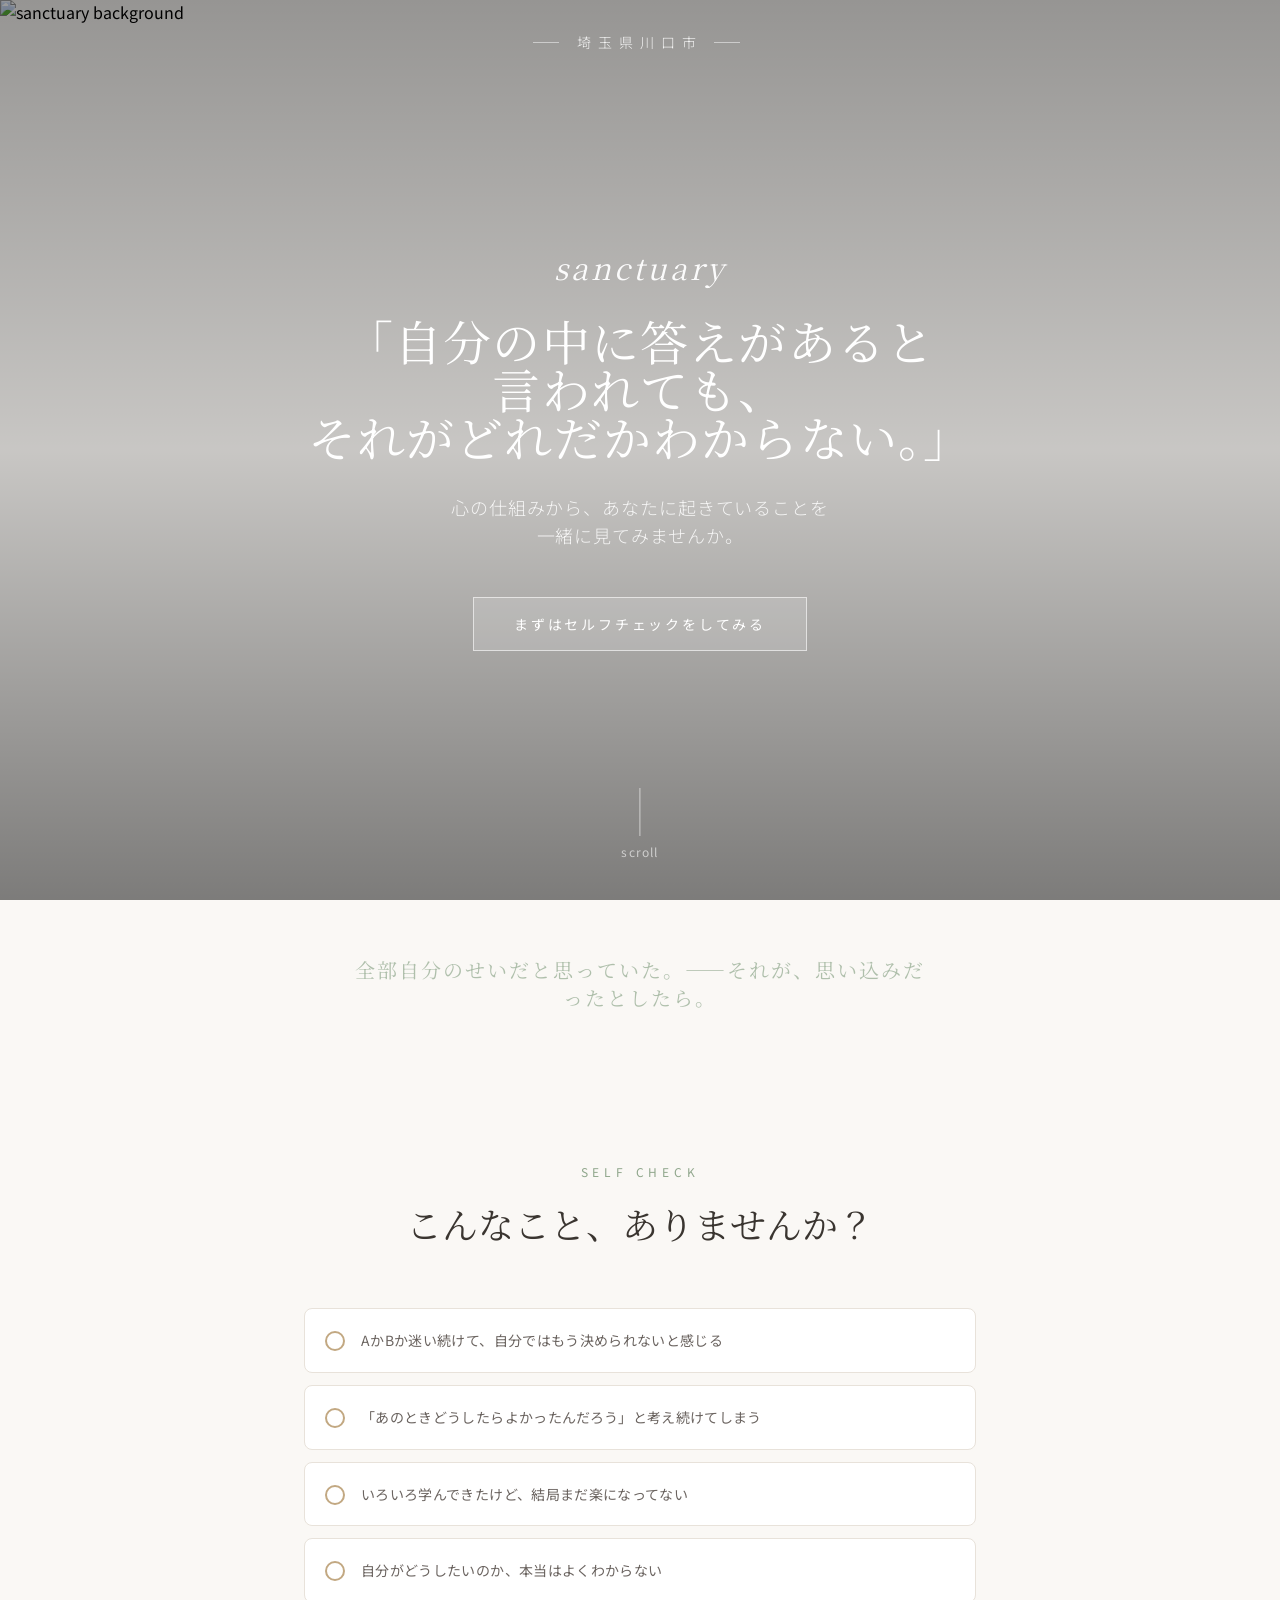
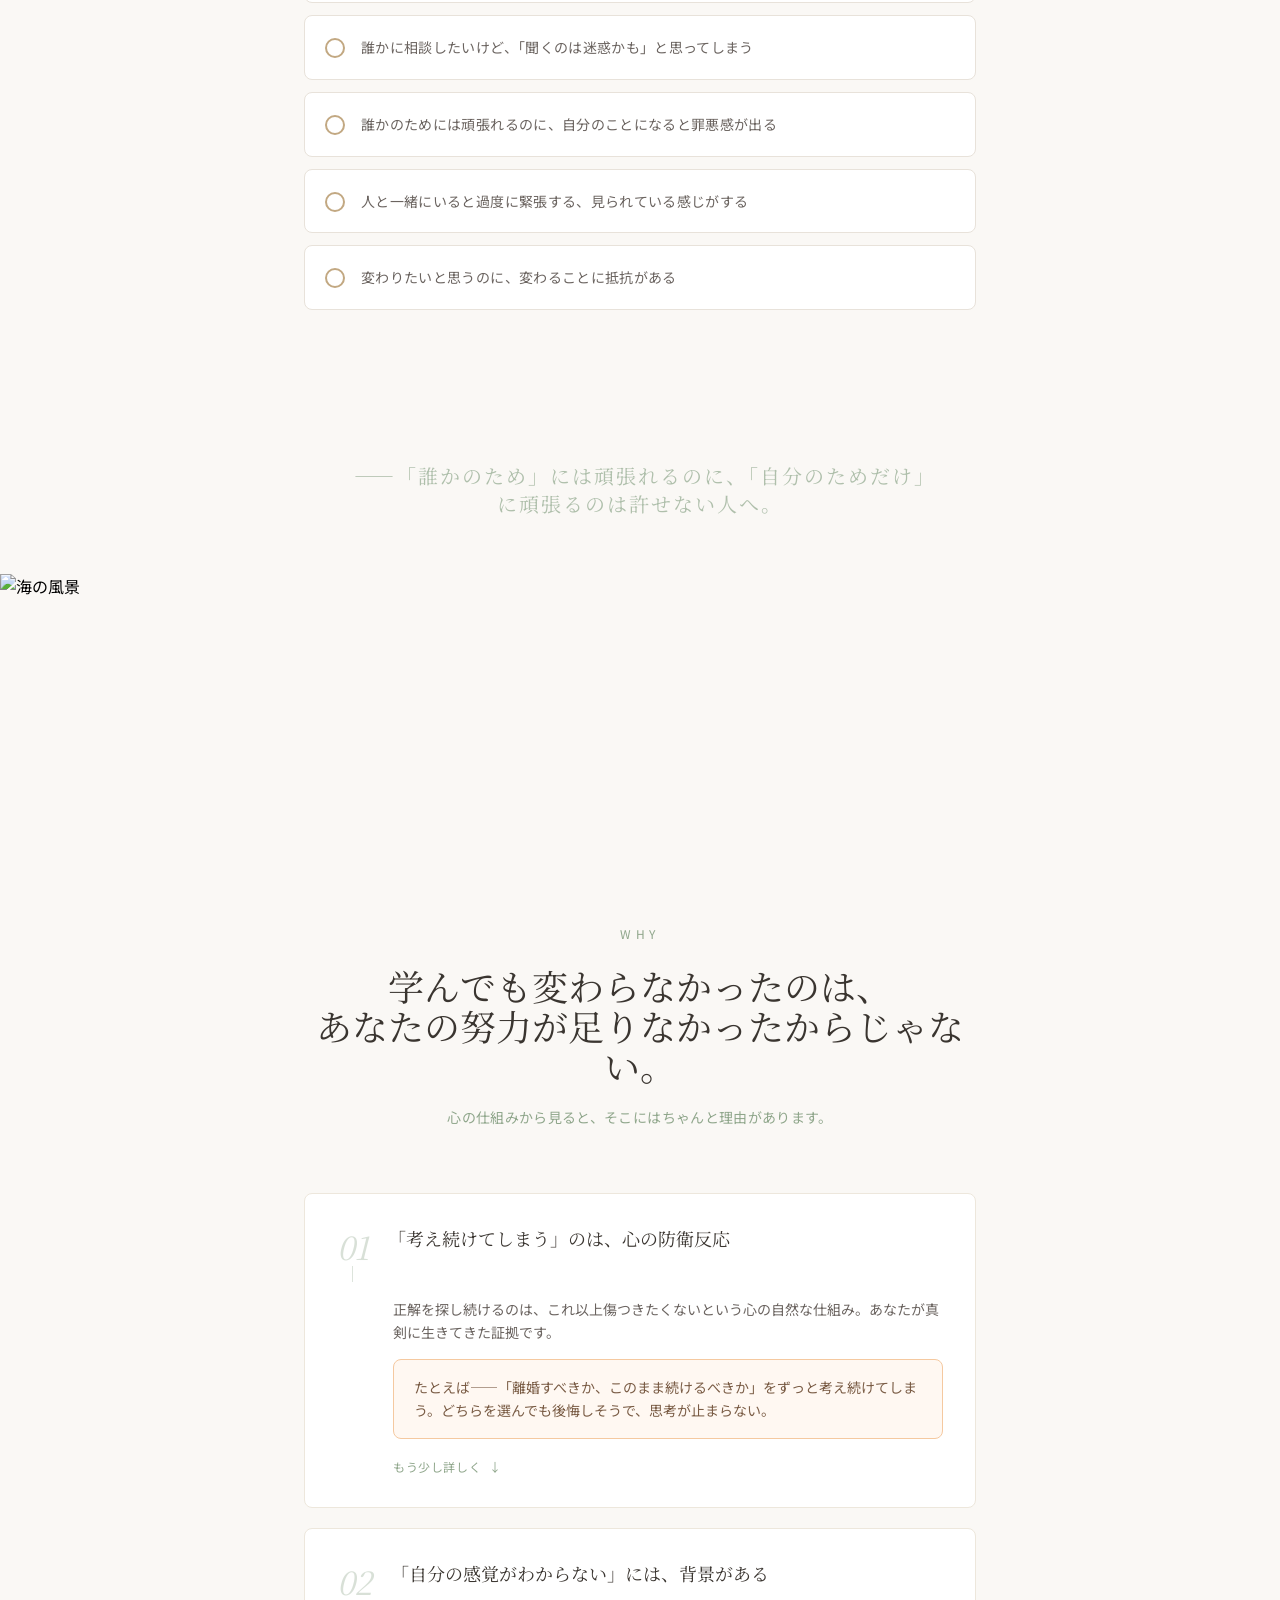
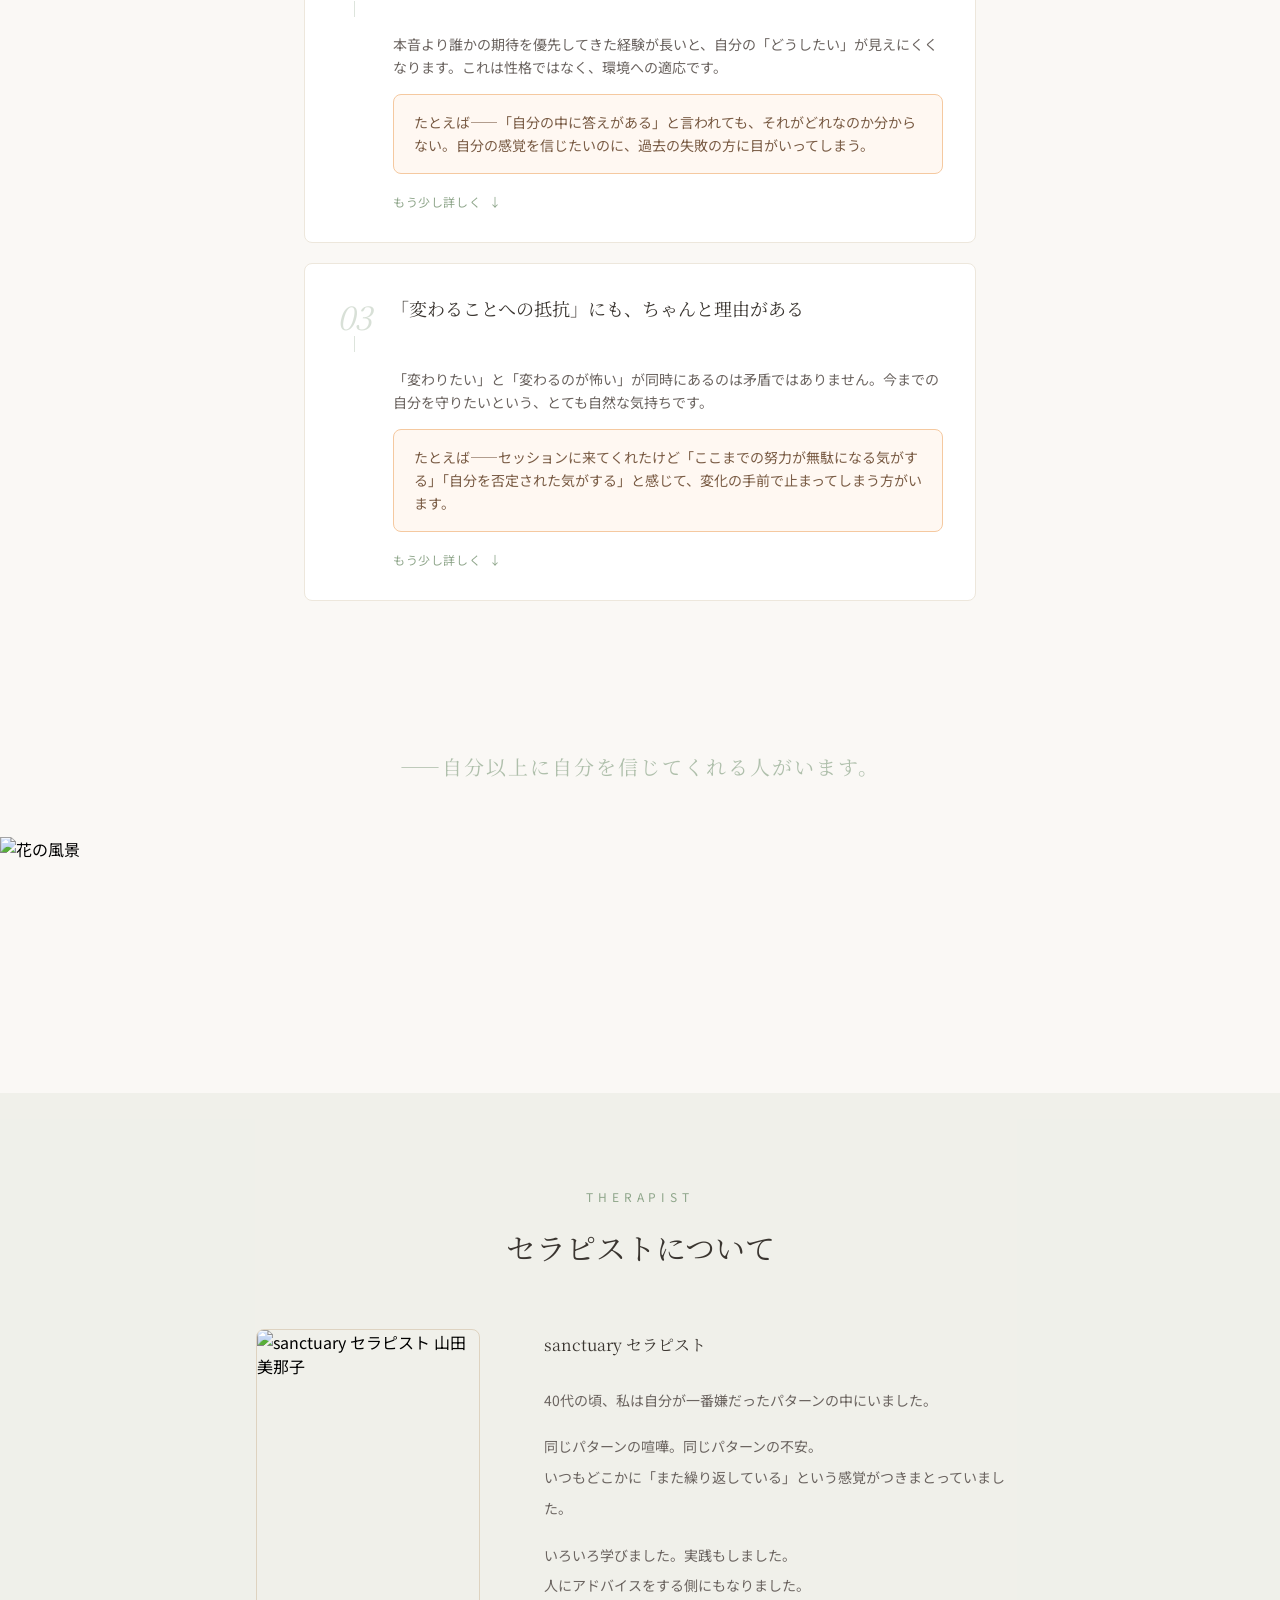
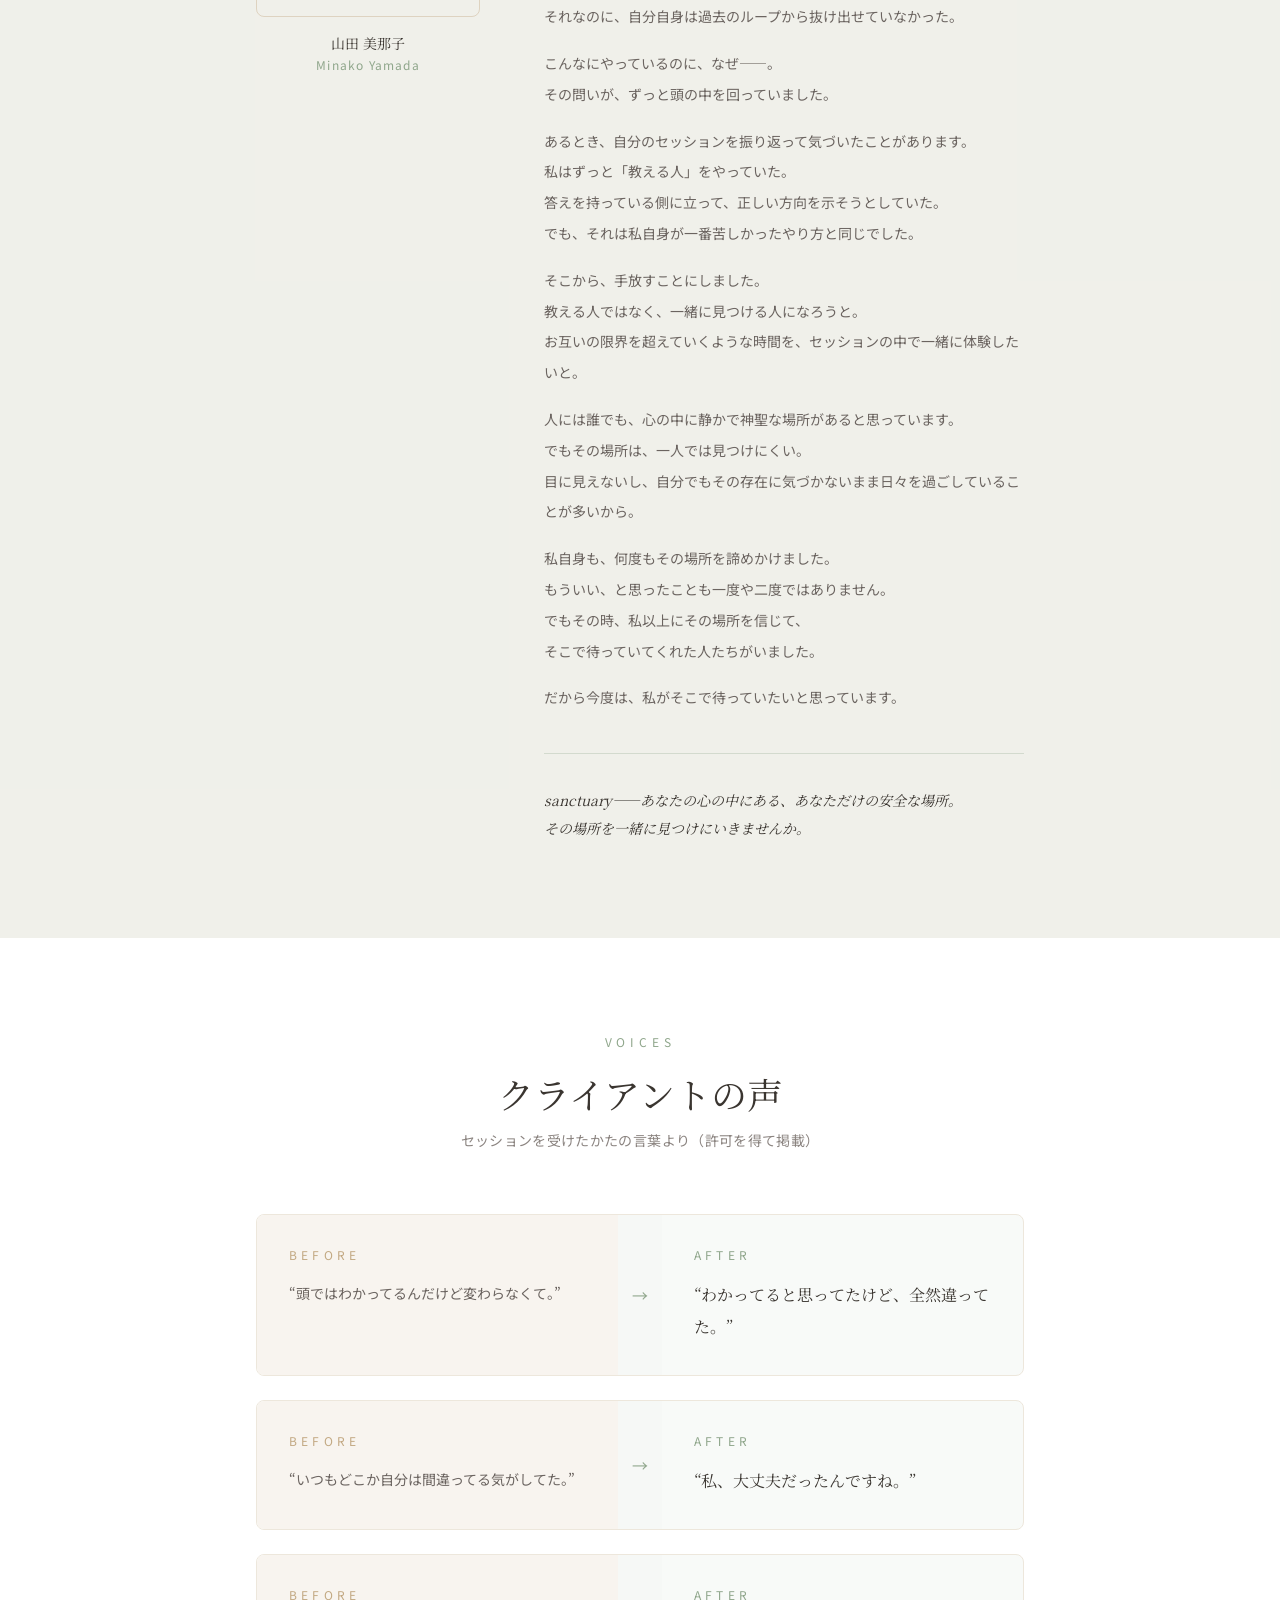
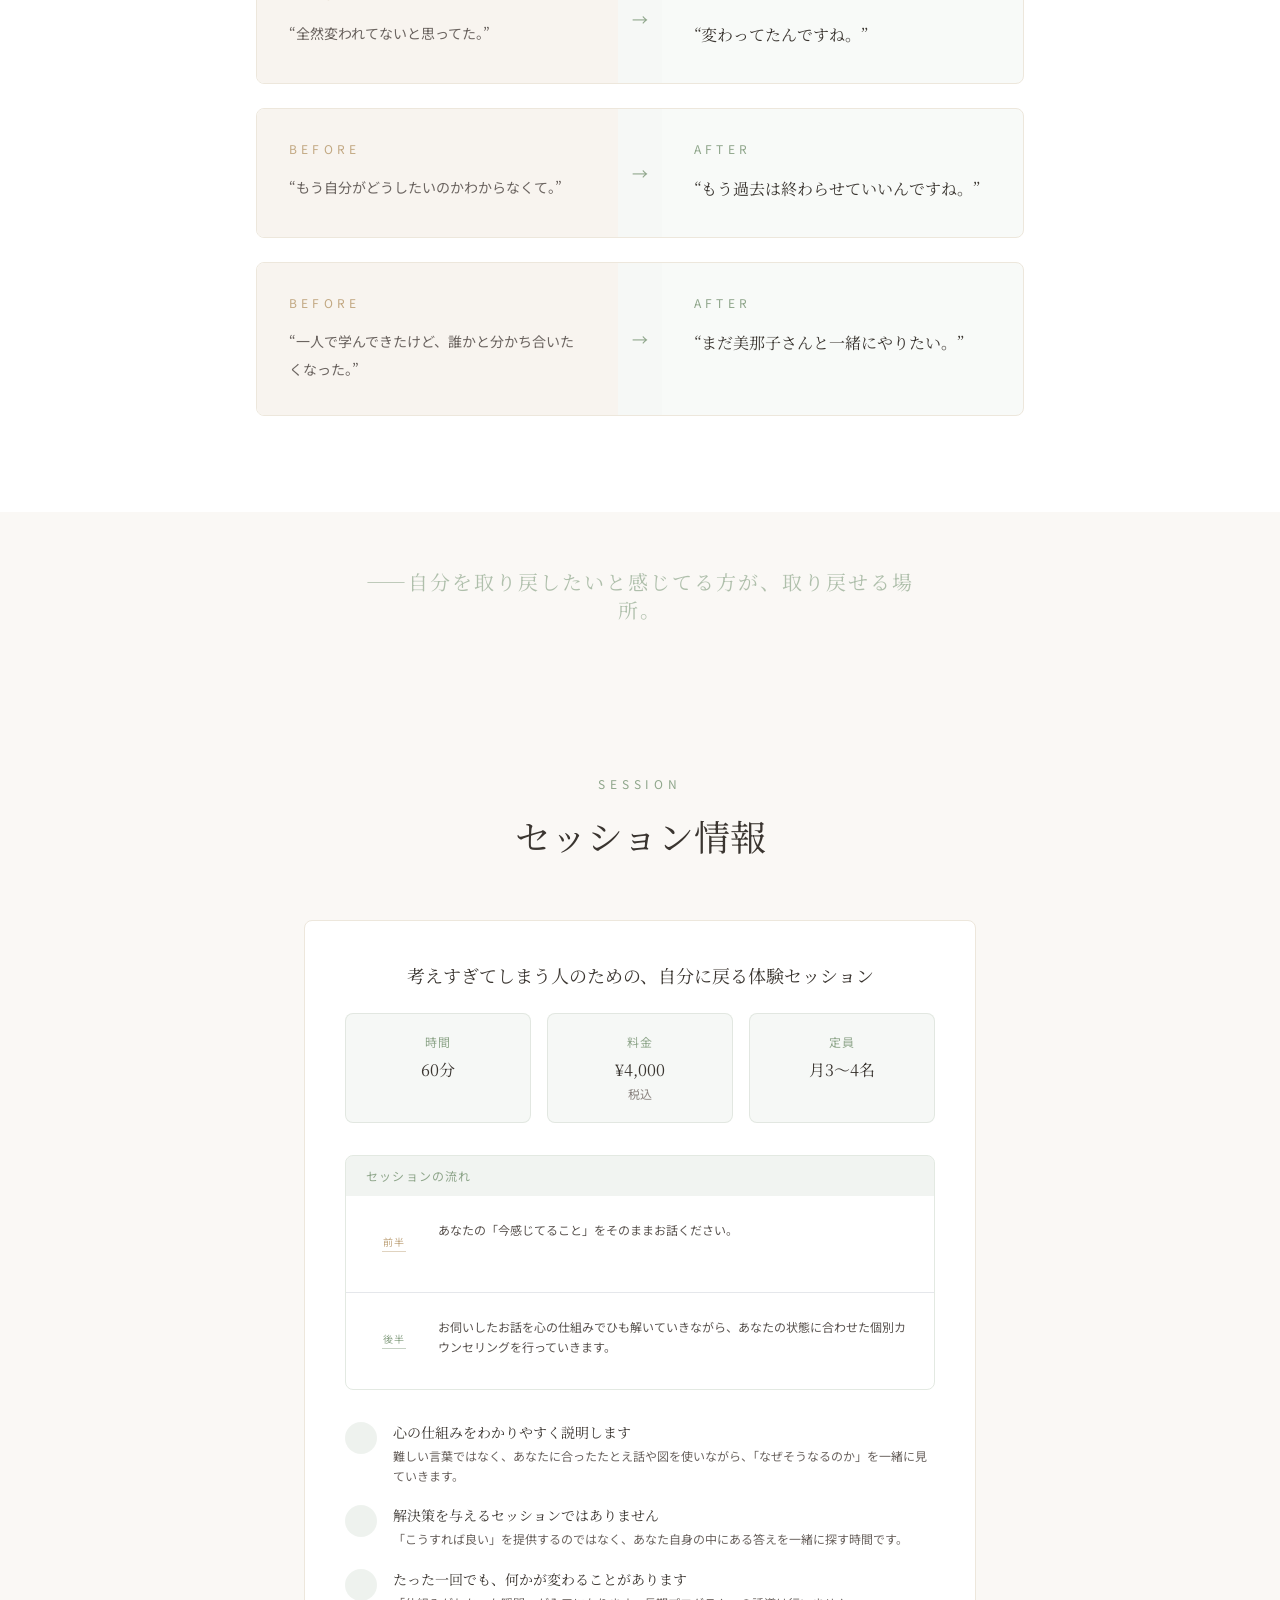
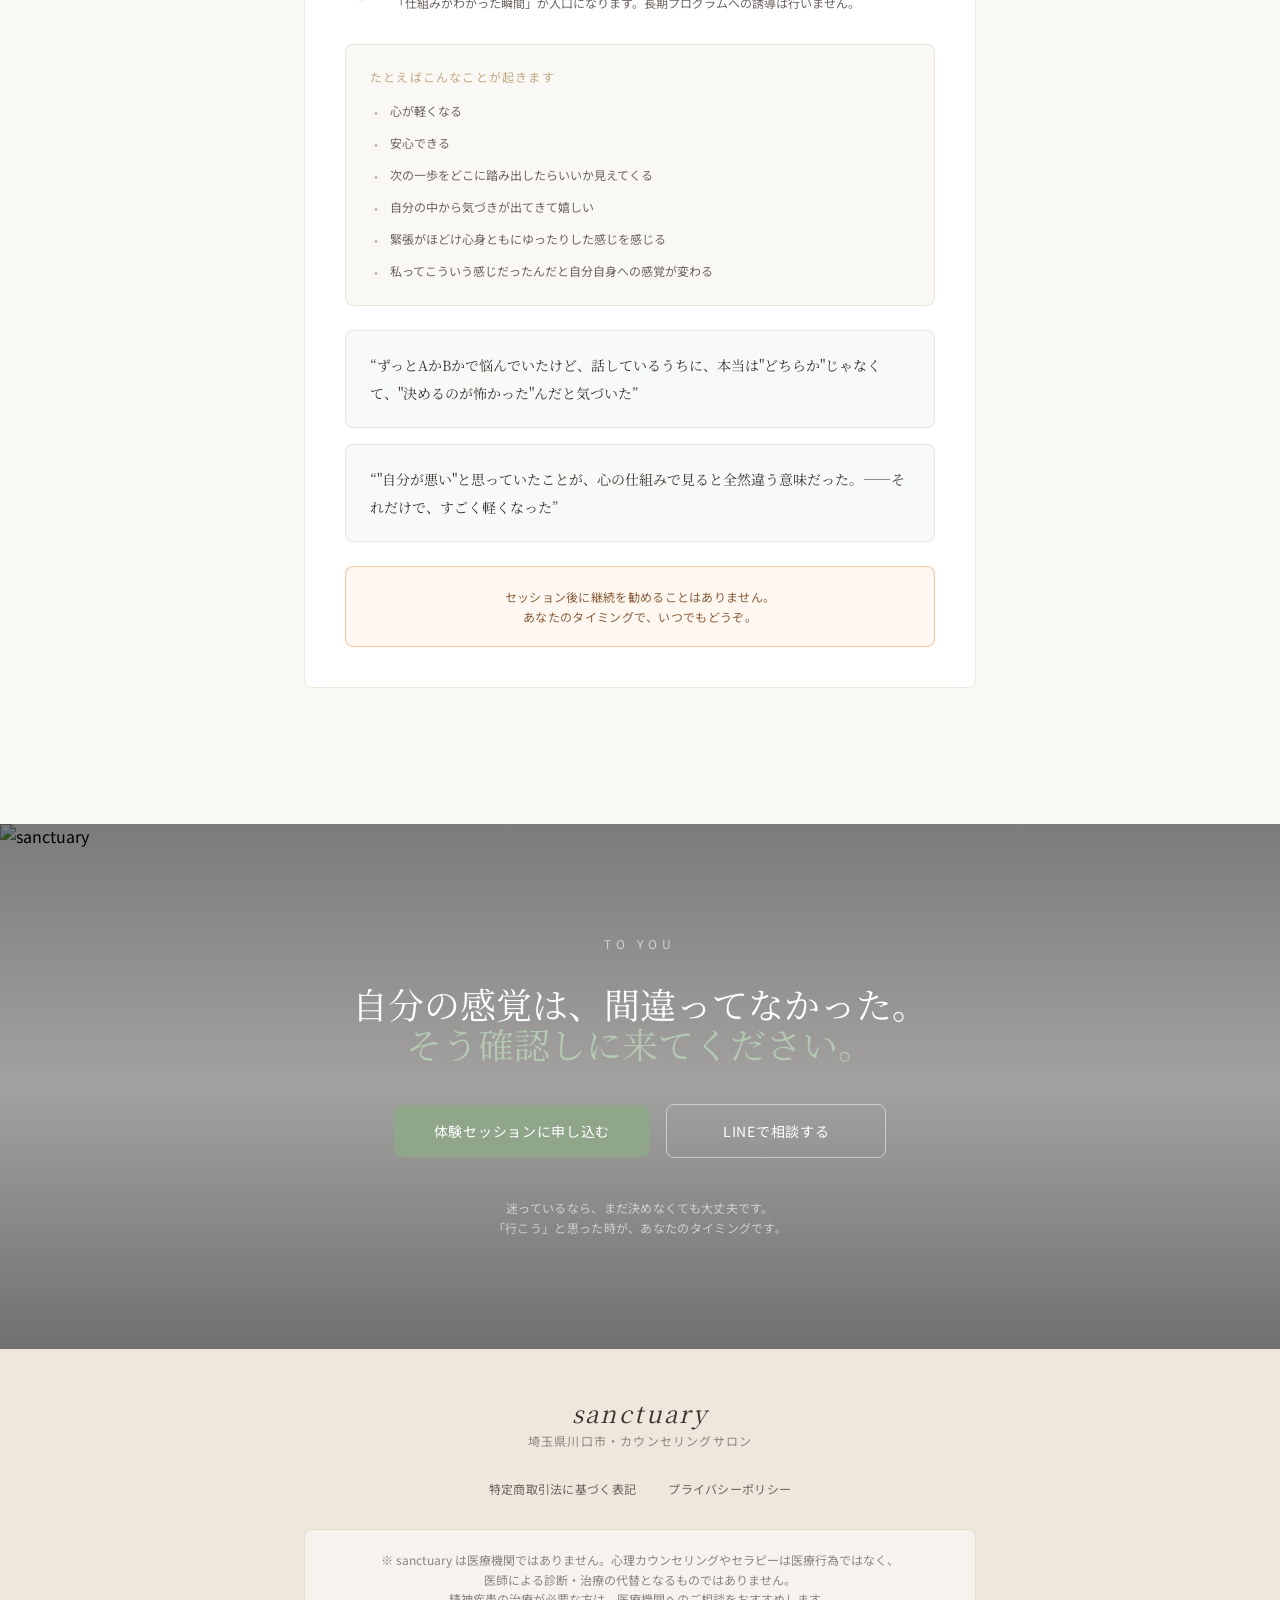
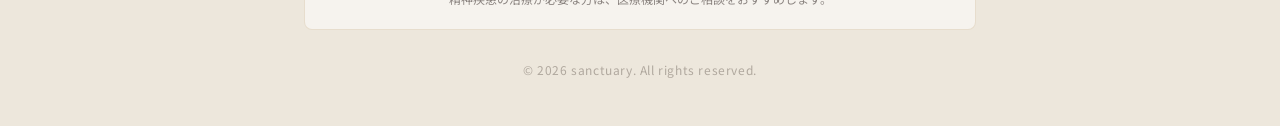
==== commit 44b0ea68: "Fix asset paths for subdirectory" ====
--- a/sanctuary/index.html
+++ b/sanctuary/index.html
@@ -2,7 +2,7 @@
 <html lang="ja">
   <head>
     <meta charset="UTF-8" />
-    <link rel="icon" type="image/svg+xml" href="/vite.svg" />
+    <link rel="icon" type="image/svg+xml" href="./vite.svg" />
     <meta name="viewport" content="width=device-width, initial-scale=1.0" />
     <title>sanctuary｜埼玉県川口市のセラピー・カウンセリングサロン</title>
     <meta name="description" content="埼玉県川口市のカウンセリングサロン「sanctuary」。心の仕組みから、あなたに起きていることを一緒に見ていきます。考え続けてしまう・自分の感覚がわからない・変わりたいのに変われない方へ。" />
@@ -44,8 +44,8 @@
       "url": "https://lp.hypnotherapy-kawaguchi.site/"
     }
     </script>
-    <script type="module" crossorigin src="/assets/index-DcP6XeeZ.js"></script>
-    <link rel="stylesheet" crossorigin href="/assets/index-CUjInTkx.css">
+    <script type="module" crossorigin src="./assets/index-DcP6XeeZ.js"></script>
+    <link rel="stylesheet" crossorigin href="./assets/index-CUjInTkx.css">
   </head>
   <body>
     <div id="root"></div>
--- a/sanctuary/assets/index-CUjInTkx.css
+++ b/sanctuary/assets/index-CUjInTkx.css
@@ -0,0 +1 @@
+*,:before,:after{--tw-border-spacing-x: 0;--tw-border-spacing-y: 0;--tw-translate-x: 0;--tw-translate-y: 0;--tw-rotate: 0;--tw-skew-x: 0;--tw-skew-y: 0;--tw-scale-x: 1;--tw-scale-y: 1;--tw-pan-x: ;--tw-pan-y: ;--tw-pinch-zoom: ;--tw-scroll-snap-strictness: proximity;--tw-gradient-from-position: ;--tw-gradient-via-position: ;--tw-gradient-to-position: ;--tw-ordinal: ;--tw-slashed-zero: ;--tw-numeric-figure: ;--tw-numeric-spacing: ;--tw-numeric-fraction: ;--tw-ring-inset: ;--tw-ring-offset-width: 0px;--tw-ring-offset-color: #fff;--tw-ring-color: rgb(59 130 246 / .5);--tw-ring-offset-shadow: 0 0 #0000;--tw-ring-shadow: 0 0 #0000;--tw-shadow: 0 0 #0000;--tw-shadow-colored: 0 0 #0000;--tw-blur: ;--tw-brightness: ;--tw-contrast: ;--tw-grayscale: ;--tw-hue-rotate: ;--tw-invert: ;--tw-saturate: ;--tw-sepia: ;--tw-drop-shadow: ;--tw-backdrop-blur: ;--tw-backdrop-brightness: ;--tw-backdrop-contrast: ;--tw-backdrop-grayscale: ;--tw-backdrop-hue-rotate: ;--tw-backdrop-invert: ;--tw-backdrop-opacity: ;--tw-backdrop-saturate: ;--tw-backdrop-sepia: ;--tw-contain-size: ;--tw-contain-layout: ;--tw-contain-paint: ;--tw-contain-style: }::backdrop{--tw-border-spacing-x: 0;--tw-border-spacing-y: 0;--tw-translate-x: 0;--tw-translate-y: 0;--tw-rotate: 0;--tw-skew-x: 0;--tw-skew-y: 0;--tw-scale-x: 1;--tw-scale-y: 1;--tw-pan-x: ;--tw-pan-y: ;--tw-pinch-zoom: ;--tw-scroll-snap-strictness: proximity;--tw-gradient-from-position: ;--tw-gradient-via-position: ;--tw-gradient-to-position: ;--tw-ordinal: ;--tw-slashed-zero: ;--tw-numeric-figure: ;--tw-numeric-spacing: ;--tw-numeric-fraction: ;--tw-ring-inset: ;--tw-ring-offset-width: 0px;--tw-ring-offset-color: #fff;--tw-ring-color: rgb(59 130 246 / .5);--tw-ring-offset-shadow: 0 0 #0000;--tw-ring-shadow: 0 0 #0000;--tw-shadow: 0 0 #0000;--tw-shadow-colored: 0 0 #0000;--tw-blur: ;--tw-brightness: ;--tw-contrast: ;--tw-grayscale: ;--tw-hue-rotate: ;--tw-invert: ;--tw-saturate: ;--tw-sepia: ;--tw-drop-shadow: ;--tw-backdrop-blur: ;--tw-backdrop-brightness: ;--tw-backdrop-contrast: ;--tw-backdrop-grayscale: ;--tw-backdrop-hue-rotate: ;--tw-backdrop-invert: ;--tw-backdrop-opacity: ;--tw-backdrop-saturate: ;--tw-backdrop-sepia: ;--tw-contain-size: ;--tw-contain-layout: ;--tw-contain-paint: ;--tw-contain-style: }*,:before,:after{box-sizing:border-box;border-width:0;border-style:solid;border-color:#e5e7eb}:before,:after{--tw-content: ""}html,:host{line-height:1.5;-webkit-text-size-adjust:100%;-moz-tab-size:4;-o-tab-size:4;tab-size:4;font-family:Noto Sans JP,sans-serif;font-feature-settings:normal;font-variation-settings:normal;-webkit-tap-highlight-color:transparent}body{margin:0;line-height:inherit}hr{height:0;color:inherit;border-top-width:1px}abbr:where([title]){-webkit-text-decoration:underline dotted;text-decoration:underline dotted}h1,h2,h3,h4,h5,h6{font-size:inherit;font-weight:inherit}a{color:inherit;text-decoration:inherit}b,strong{font-weight:bolder}code,kbd,samp,pre{font-family:ui-monospace,SFMono-Regular,Menlo,Monaco,Consolas,Liberation Mono,Courier New,monospace;font-feature-settings:normal;font-variation-settings:normal;font-size:1em}small{font-size:80%}sub,sup{font-size:75%;line-height:0;position:relative;vertical-align:baseline}sub{bottom:-.25em}sup{top:-.5em}table{text-indent:0;border-color:inherit;border-collapse:collapse}button,input,optgroup,select,textarea{font-family:inherit;font-feature-settings:inherit;font-variation-settings:inherit;font-size:100%;font-weight:inherit;line-height:inherit;letter-spacing:inherit;color:inherit;margin:0;padding:0}button,select{text-transform:none}button,input:where([type=button]),input:where([type=reset]),input:where([type=submit]){-webkit-appearance:button;background-color:transparent;background-image:none}:-moz-focusring{outline:auto}:-moz-ui-invalid{box-shadow:none}progress{vertical-align:baseline}::-webkit-inner-spin-button,::-webkit-outer-spin-button{height:auto}[type=search]{-webkit-appearance:textfield;outline-offset:-2px}::-webkit-search-decoration{-webkit-appearance:none}::-webkit-file-upload-button{-webkit-appearance:button;font:inherit}summary{display:list-item}blockquote,dl,dd,h1,h2,h3,h4,h5,h6,hr,figure,p,pre{margin:0}fieldset{margin:0;padding:0}legend{padding:0}ol,ul,menu{list-style:none;margin:0;padding:0}dialog{padding:0}textarea{resize:vertical}input::-moz-placeholder,textarea::-moz-placeholder{opacity:1;color:#9ca3af}input::placeholder,textarea::placeholder{opacity:1;color:#9ca3af}button,[role=button]{cursor:pointer}:disabled{cursor:default}img,svg,video,canvas,audio,iframe,embed,object{display:block;vertical-align:middle}img,video{max-width:100%;height:auto}[hidden]:where(:not([hidden=until-found])){display:none}.pointer-events-none{pointer-events:none}.static{position:static}.fixed{position:fixed}.absolute{position:absolute}.relative{position:relative}.inset-0{inset:0}.bottom-0{bottom:0}.bottom-10{bottom:2.5rem}.left-1\/2{left:50%}.top-8{top:2rem}.z-0{z-index:0}.z-10{z-index:10}.z-50{z-index:50}.mx-auto{margin-left:auto;margin-right:auto}.mb-1{margin-bottom:.25rem}.mb-10{margin-bottom:2.5rem}.mb-12{margin-bottom:3rem}.mb-16{margin-bottom:4rem}.mb-2{margin-bottom:.5rem}.mb-3{margin-bottom:.75rem}.mb-4{margin-bottom:1rem}.mb-5{margin-bottom:1.25rem}.mb-6{margin-bottom:1.5rem}.mb-7{margin-bottom:1.75rem}.mb-8{margin-bottom:2rem}.mt-0\.5{margin-top:.125rem}.mt-1{margin-top:.25rem}.mt-10{margin-top:2.5rem}.mt-12{margin-top:3rem}.mt-2{margin-top:.5rem}.mt-3{margin-top:.75rem}.mt-4{margin-top:1rem}.mt-5{margin-top:1.25rem}.mt-6{margin-top:1.5rem}.mt-8{margin-top:2rem}.block{display:block}.inline-block{display:inline-block}.flex{display:flex}.grid{display:grid}.hidden{display:none}.h-12{height:3rem}.h-14{height:3.5rem}.h-2{height:.5rem}.h-4{height:1rem}.h-48{height:12rem}.h-5{height:1.25rem}.h-64{height:16rem}.h-8{height:2rem}.h-full{height:100%}.h-px{height:1px}.h-screen{height:100vh}.min-h-screen{min-height:100vh}.w-14{width:3.5rem}.w-2{width:.5rem}.w-5{width:1.25rem}.w-52{width:13rem}.w-6{width:1.5rem}.w-8{width:2rem}.w-full{width:100%}.w-px{width:1px}.max-w-2xl{max-width:42rem}.max-w-3xl{max-width:48rem}.max-w-md{max-width:28rem}.max-w-xl{max-width:36rem}.flex-1{flex:1 1 0%}.flex-shrink-0{flex-shrink:0}.-translate-x-1\/2{--tw-translate-x: -50%;transform:translate(var(--tw-translate-x),var(--tw-translate-y)) rotate(var(--tw-rotate)) skew(var(--tw-skew-x)) skewY(var(--tw-skew-y)) scaleX(var(--tw-scale-x)) scaleY(var(--tw-scale-y))}.translate-y-0{--tw-translate-y: 0px;transform:translate(var(--tw-translate-x),var(--tw-translate-y)) rotate(var(--tw-rotate)) skew(var(--tw-skew-x)) skewY(var(--tw-skew-y)) scaleX(var(--tw-scale-x)) scaleY(var(--tw-scale-y))}.translate-y-8{--tw-translate-y: 2rem;transform:translate(var(--tw-translate-x),var(--tw-translate-y)) rotate(var(--tw-rotate)) skew(var(--tw-skew-x)) skewY(var(--tw-skew-y)) scaleX(var(--tw-scale-x)) scaleY(var(--tw-scale-y))}.transform{transform:translate(var(--tw-translate-x),var(--tw-translate-y)) rotate(var(--tw-rotate)) skew(var(--tw-skew-x)) skewY(var(--tw-skew-y)) scaleX(var(--tw-scale-x)) scaleY(var(--tw-scale-y))}@keyframes pulse{50%{opacity:.5}}.animate-pulse{animation:pulse 2s cubic-bezier(.4,0,.6,1) infinite}.cursor-pointer{cursor:pointer}.select-none{-webkit-user-select:none;-moz-user-select:none;user-select:none}.resize-none{resize:none}.grid-cols-3{grid-template-columns:repeat(3,minmax(0,1fr))}.flex-row{flex-direction:row}.flex-col{flex-direction:column}.items-start{align-items:flex-start}.items-center{align-items:center}.justify-center{justify-content:center}.justify-between{justify-content:space-between}.gap-1{gap:.25rem}.gap-10{gap:2.5rem}.gap-2{gap:.5rem}.gap-3{gap:.75rem}.gap-4{gap:1rem}.gap-5{gap:1.25rem}.gap-8{gap:2rem}.space-y-0>:not([hidden])~:not([hidden]){--tw-space-y-reverse: 0;margin-top:calc(0px * calc(1 - var(--tw-space-y-reverse)));margin-bottom:calc(0px * var(--tw-space-y-reverse))}.space-y-10>:not([hidden])~:not([hidden]){--tw-space-y-reverse: 0;margin-top:calc(2.5rem * calc(1 - var(--tw-space-y-reverse)));margin-bottom:calc(2.5rem * var(--tw-space-y-reverse))}.space-y-3>:not([hidden])~:not([hidden]){--tw-space-y-reverse: 0;margin-top:calc(.75rem * calc(1 - var(--tw-space-y-reverse)));margin-bottom:calc(.75rem * var(--tw-space-y-reverse))}.space-y-4>:not([hidden])~:not([hidden]){--tw-space-y-reverse: 0;margin-top:calc(1rem * calc(1 - var(--tw-space-y-reverse)));margin-bottom:calc(1rem * var(--tw-space-y-reverse))}.space-y-5>:not([hidden])~:not([hidden]){--tw-space-y-reverse: 0;margin-top:calc(1.25rem * calc(1 - var(--tw-space-y-reverse)));margin-bottom:calc(1.25rem * var(--tw-space-y-reverse))}.space-y-6>:not([hidden])~:not([hidden]){--tw-space-y-reverse: 0;margin-top:calc(1.5rem * calc(1 - var(--tw-space-y-reverse)));margin-bottom:calc(1.5rem * var(--tw-space-y-reverse))}.divide-y>:not([hidden])~:not([hidden]){--tw-divide-y-reverse: 0;border-top-width:calc(1px * calc(1 - var(--tw-divide-y-reverse)));border-bottom-width:calc(1px * var(--tw-divide-y-reverse))}.overflow-hidden{overflow:hidden}.whitespace-nowrap{white-space:nowrap}.whitespace-pre-line{white-space:pre-line}.rounded-full{border-radius:9999px}.rounded-lg{border-radius:.5rem}.rounded-none{border-radius:0}.border{border-width:1px}.border-2{border-width:2px}.border-b{border-bottom-width:1px}.border-white\/50{border-color:#ffffff80}.border-white\/60{border-color:#fff9}.bg-\[\#FAF8F5\]{--tw-bg-opacity: 1;background-color:rgb(250 248 245 / var(--tw-bg-opacity, 1))}.bg-white{--tw-bg-opacity: 1;background-color:rgb(255 255 255 / var(--tw-bg-opacity, 1))}.bg-white\/15{background-color:#ffffff26}.bg-gradient-to-b{background-image:linear-gradient(to bottom,var(--tw-gradient-stops))}.from-black\/40{--tw-gradient-from: rgb(0 0 0 / .4) var(--tw-gradient-from-position);--tw-gradient-to: rgb(0 0 0 / 0) var(--tw-gradient-to-position);--tw-gradient-stops: var(--tw-gradient-from), var(--tw-gradient-to)}.from-black\/50{--tw-gradient-from: rgb(0 0 0 / .5) var(--tw-gradient-from-position);--tw-gradient-to: rgb(0 0 0 / 0) var(--tw-gradient-to-position);--tw-gradient-stops: var(--tw-gradient-from), var(--tw-gradient-to)}.via-black\/20{--tw-gradient-to: rgb(0 0 0 / 0) var(--tw-gradient-to-position);--tw-gradient-stops: var(--tw-gradient-from), rgb(0 0 0 / .2) var(--tw-gradient-via-position), var(--tw-gradient-to)}.via-black\/35{--tw-gradient-to: rgb(0 0 0 / 0) var(--tw-gradient-to-position);--tw-gradient-stops: var(--tw-gradient-from), rgb(0 0 0 / .35) var(--tw-gradient-via-position), var(--tw-gradient-to)}.to-black\/50{--tw-gradient-to: rgb(0 0 0 / .5) var(--tw-gradient-to-position)}.to-black\/55{--tw-gradient-to: rgb(0 0 0 / .55) var(--tw-gradient-to-position)}.object-cover{-o-object-fit:cover;object-fit:cover}.object-center{-o-object-position:center;object-position:center}.object-top{-o-object-position:top;object-position:top}.p-4{padding:1rem}.p-5{padding:1.25rem}.p-6{padding:1.5rem}.p-8{padding:2rem}.px-10{padding-left:2.5rem;padding-right:2.5rem}.px-4{padding-left:1rem;padding-right:1rem}.px-5{padding-left:1.25rem;padding-right:1.25rem}.px-6{padding-left:1.5rem;padding-right:1.5rem}.px-8{padding-left:2rem;padding-right:2rem}.py-12{padding-top:3rem;padding-bottom:3rem}.py-14{padding-top:3.5rem;padding-bottom:3.5rem}.py-16{padding-top:4rem;padding-bottom:4rem}.py-24{padding-top:6rem;padding-bottom:6rem}.py-28{padding-top:7rem;padding-bottom:7rem}.py-3{padding-top:.75rem;padding-bottom:.75rem}.py-4{padding-top:1rem;padding-bottom:1rem}.py-5{padding-top:1.25rem;padding-bottom:1.25rem}.py-6{padding-top:1.5rem;padding-bottom:1.5rem}.py-8{padding-top:2rem;padding-bottom:2rem}.pb-2{padding-bottom:.5rem}.pb-4{padding-bottom:1rem}.pb-8{padding-bottom:2rem}.pl-14{padding-left:3.5rem}.pl-2{padding-left:.5rem}.pt-1{padding-top:.25rem}.pt-8{padding-top:2rem}.text-left{text-align:left}.text-center{text-align:center}.font-mono{font-family:ui-monospace,SFMono-Regular,Menlo,Monaco,Consolas,Liberation Mono,Courier New,monospace}.font-sans{font-family:Noto Sans JP,sans-serif}.font-serif{font-family:"Noto Serif JP",serif}.text-2xl{font-size:1.5rem;line-height:2rem}.text-3xl{font-size:1.875rem;line-height:2.25rem}.text-9xl{font-size:8rem;line-height:1}.text-\[10px\]{font-size:10px}.text-base{font-size:1rem;line-height:1.5rem}.text-lg{font-size:1.125rem;line-height:1.75rem}.text-sm{font-size:.875rem;line-height:1.25rem}.text-xl{font-size:1.25rem;line-height:1.75rem}.text-xs{font-size:.75rem;line-height:1rem}.font-black{font-weight:900}.font-light{font-weight:300}.font-semibold{font-weight:600}.uppercase{text-transform:uppercase}.italic{font-style:italic}.leading-\[2\.2\]{line-height:2.2}.leading-loose{line-height:2}.leading-none{line-height:1}.leading-relaxed{line-height:1.625}.leading-snug{line-height:1.375}.tracking-\[0\.2em\]{letter-spacing:.2em}.tracking-\[0\.35em\]{letter-spacing:.35em}.tracking-\[0\.4em\]{letter-spacing:.4em}.tracking-\[0\.5em\]{letter-spacing:.5em}.tracking-tight{letter-spacing:-.025em}.tracking-wide{letter-spacing:.025em}.tracking-wider{letter-spacing:.05em}.tracking-widest{letter-spacing:.1em}.text-\[\#3A3530\]{--tw-text-opacity: 1;color:rgb(58 53 48 / var(--tw-text-opacity, 1))}.text-\[\#5A5450\]{--tw-text-opacity: 1;color:rgb(90 84 80 / var(--tw-text-opacity, 1))}.text-\[\#6B6460\]{--tw-text-opacity: 1;color:rgb(107 100 96 / var(--tw-text-opacity, 1))}.text-\[\#7A5C45\]{--tw-text-opacity: 1;color:rgb(122 92 69 / var(--tw-text-opacity, 1))}.text-\[\#8B5E3C\]{--tw-text-opacity: 1;color:rgb(139 94 60 / var(--tw-text-opacity, 1))}.text-\[\#8B8480\]{--tw-text-opacity: 1;color:rgb(139 132 128 / var(--tw-text-opacity, 1))}.text-\[\#8FA68B\]{--tw-text-opacity: 1;color:rgb(143 166 139 / var(--tw-text-opacity, 1))}.text-\[\#B0A89E\]{--tw-text-opacity: 1;color:rgb(176 168 158 / var(--tw-text-opacity, 1))}.text-\[\#B5C9B2\]{--tw-text-opacity: 1;color:rgb(181 201 178 / var(--tw-text-opacity, 1))}.text-\[\#C2A882\]{--tw-text-opacity: 1;color:rgb(194 168 130 / var(--tw-text-opacity, 1))}.text-gray-400{--tw-text-opacity: 1;color:rgb(156 163 175 / var(--tw-text-opacity, 1))}.text-gray-50{--tw-text-opacity: 1;color:rgb(249 250 251 / var(--tw-text-opacity, 1))}.text-gray-500{--tw-text-opacity: 1;color:rgb(107 114 128 / var(--tw-text-opacity, 1))}.text-red-500{--tw-text-opacity: 1;color:rgb(239 68 68 / var(--tw-text-opacity, 1))}.text-white{--tw-text-opacity: 1;color:rgb(255 255 255 / var(--tw-text-opacity, 1))}.text-white\/60{color:#fff9}.text-white\/85{color:#ffffffd9}.text-white\/90{color:#ffffffe6}.text-white\/95{color:#fffffff2}.underline{text-decoration-line:underline}.underline-offset-4{text-underline-offset:4px}.opacity-0{opacity:0}.opacity-100{opacity:1}.opacity-60{opacity:.6}.outline-none{outline:2px solid transparent;outline-offset:2px}.transition{transition-property:color,background-color,border-color,text-decoration-color,fill,stroke,opacity,box-shadow,transform,filter,backdrop-filter;transition-timing-function:cubic-bezier(.4,0,.2,1);transition-duration:.15s}.transition-all{transition-property:all;transition-timing-function:cubic-bezier(.4,0,.2,1);transition-duration:.15s}.transition-colors{transition-property:color,background-color,border-color,text-decoration-color,fill,stroke;transition-timing-function:cubic-bezier(.4,0,.2,1);transition-duration:.15s}.transition-opacity{transition-property:opacity;transition-timing-function:cubic-bezier(.4,0,.2,1);transition-duration:.15s}.transition-transform{transition-property:transform;transition-timing-function:cubic-bezier(.4,0,.2,1);transition-duration:.15s}.duration-1000{transition-duration:1s}.duration-200{transition-duration:.2s}.duration-300{transition-duration:.3s}.duration-500{transition-duration:.5s}.duration-700{transition-duration:.7s}.hover\:bg-white\/10:hover{background-color:#ffffff1a}.hover\:bg-white\/25:hover{background-color:#ffffff40}.hover\:text-\[\#3A3530\]:hover{--tw-text-opacity: 1;color:rgb(58 53 48 / var(--tw-text-opacity, 1))}.hover\:text-\[\#6B8A67\]:hover{--tw-text-opacity: 1;color:rgb(107 138 103 / var(--tw-text-opacity, 1))}.hover\:opacity-70:hover{opacity:.7}.hover\:opacity-90:hover{opacity:.9}.disabled\:opacity-60:disabled{opacity:.6}@media(min-width:640px){.sm\:w-44{width:11rem}.sm\:flex-row{flex-direction:row}}@media(min-width:768px){.md\:mx-0{margin-left:0;margin-right:0}.md\:block{display:block}.md\:hidden{display:none}.md\:h-64{height:16rem}.md\:h-72{height:18rem}.md\:w-56{width:14rem}.md\:flex-row{flex-direction:row}.md\:flex-col{flex-direction:column}.md\:gap-16{gap:4rem}.md\:p-10{padding:2.5rem}.md\:p-8{padding:2rem}.md\:px-1{padding-left:.25rem;padding-right:.25rem}.md\:py-0{padding-top:0;padding-bottom:0}.md\:text-2xl{font-size:1.5rem;line-height:2rem}.md\:text-3xl{font-size:1.875rem;line-height:2.25rem}.md\:text-4xl{font-size:2.25rem;line-height:2.5rem}.md\:text-5xl{font-size:3rem;line-height:1}.md\:text-\[12rem\]{font-size:12rem}.md\:text-lg{font-size:1.125rem;line-height:1.75rem}.md\:text-xl{font-size:1.25rem;line-height:1.75rem}}
